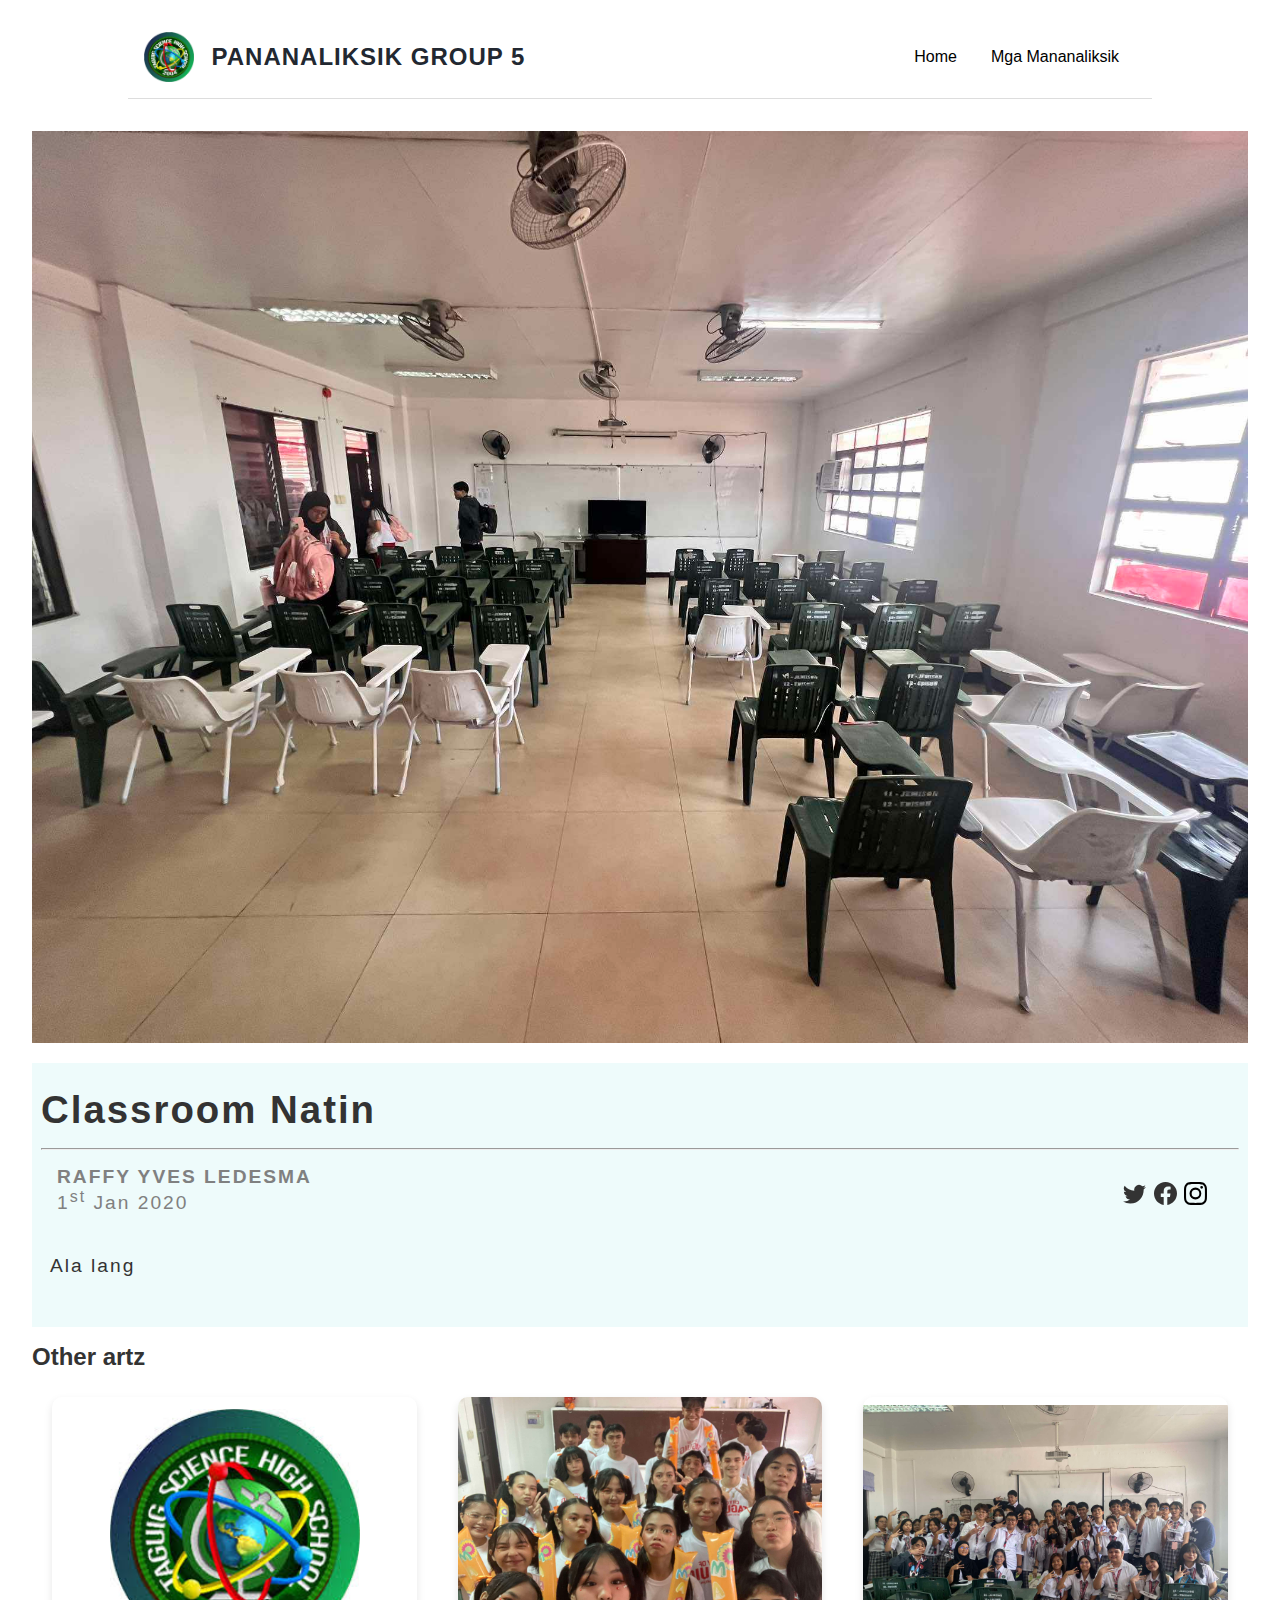
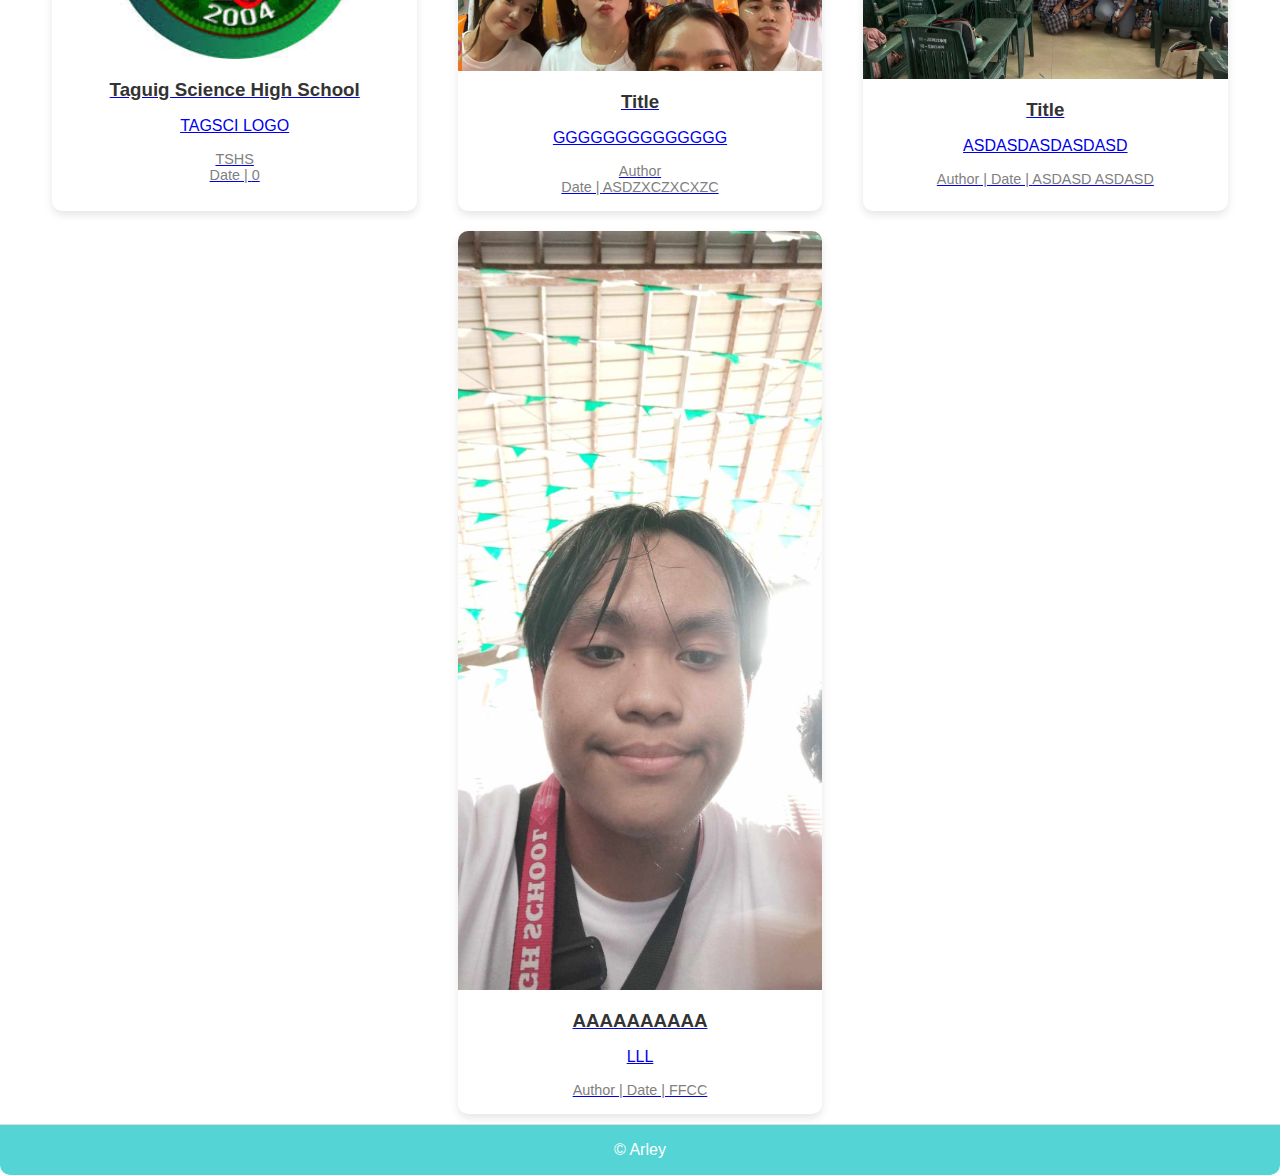
==== enums/blogpost.html @ 0f4fc5dd "Add files via upload" ====
<!DOCTYPE html>
<html lang="en">

<head>
    <meta charset="UTF-8">
    <meta http-equiv="X-UA-Compatible" content="IE=edge">
    <meta name="viewport" content="width=device-width, initial-scale=1.0">
    <title>Makabagong AI-dea</title>
    <link rel="stylesheet" href="../css/style.css">
    <link rel="stylesheet" href="../css/utils.css">
    <link rel="stylesheet" href="../css/search.css">
    <link rel="stylesheet" href="../css/blogpost.css">
</head>

<body>
    <header class="m-1">
        <nav class="navigation max-width-1 margin-auto">
            <div class="navLeft">
                <img src="../img/tagsci.png" alt="Logo" class="logo">
                <span class="logo-text">PANANALIKSIK GROUP 5</span>
            </div>

            <div class="navCenter">
                <ul class="nav-items">
                    <li class="nav-item"><a href="../index.html">Home</a></li>
                    <li class="nav-item"><a href="members.html">Mga Mananaliksik</a></li>
                </ul>
            </div>
        </nav>
    </header>

    <main>

        <div class="blog  max-width-95 margin-auto">
            <div class="blogImage text-center m-1">
                <img src="../img/1.jpg " alt="">

            </div>
            <div class="blogTextAll p-1">

                <div class="blogHead m-1 text-center">
                    <h1 class="m-1">Classroom natin</h1>
                    <hr>
                </div>
                <div class="blogPostMeta ">
                    <div class="authorName text-muted">
                        <b>RAFFY YVES LEDESMA</b>
                        <br>
                        1<sup>st</sup> Jan 2020
                    </div>
                    <div class="shareBtn">
                        <svg xmlns="http://www.w3.org/2000/svg" width="23" height="23" fill="currentColor"
                            class="bi bi-twitter" viewBox="0 0 16 16">
                            <path
                                d="M5.026 15c6.038 0 9.341-5.003 9.341-9.334 0-.14 0-.282-.006-.422A6.685 6.685 0 0 0 16 3.542a6.658 6.658 0 0 1-1.889.518 3.301 3.301 0 0 0 1.447-1.817 6.533 6.533 0 0 1-2.087.793A3.286 3.286 0 0 0 7.875 6.03a9.325 9.325 0 0 1-6.767-3.429 3.289 3.289 0 0 0 1.018 4.382A3.323 3.323 0 0 1 .64 6.575v.045a3.288 3.288 0 0 0 2.632 3.218 3.203 3.203 0 0 1-.865.115 3.23 3.23 0 0 1-.614-.057 3.283 3.283 0 0 0 3.067 2.277A6.588 6.588 0 0 1 .78 13.58a6.32 6.32 0 0 1-.78-.045A9.344 9.344 0 0 0 5.026 15z" />
                        </svg>
                        <svg xmlns="http://www.w3.org/2000/svg" width="23" height="23" fill="currentColor"
                            class="bi bi-facebook" viewBox="0 0 16 16">
                            <path
                                d="M16 8.049c0-4.446-3.582-8.05-8-8.05C3.58 0-.002 3.603-.002 8.05c0 4.017 2.926 7.347 6.75 7.951v-5.625h-2.03V8.05H6.75V6.275c0-2.017 1.195-3.131 3.022-3.131.876 0 1.791.157 1.791.157v1.98h-1.009c-.993 0-1.303.621-1.303 1.258v1.51h2.218l-.354 2.326H9.25V16c3.824-.604 6.75-3.934 6.75-7.951z" />
                        </svg>
                        <svg xmlns="http://www.w3.org/2000/svg" width="23" height="23" fill="black"
                            class="bi bi-instagram" viewBox="0 0 16 16">
                            <path
                                d="M8 0C5.829 0 5.556.01 4.703.048 3.85.088 3.269.222 2.76.42a3.917 3.917 0 0 0-1.417.923A3.927 3.927 0 0 0 .42 2.76C.222 3.268.087 3.85.048 4.7.01 5.555 0 5.827 0 8.001c0 2.172.01 2.444.048 3.297.04.852.174 1.433.372 1.942.205.526.478.972.923 1.417.444.445.89.719 1.416.923.51.198 1.09.333 1.942.372C5.555 15.99 5.827 16 8 16s2.444-.01 3.298-.048c.851-.04 1.434-.174 1.943-.372a3.916 3.916 0 0 0 1.416-.923c.445-.445.718-.891.923-1.417.197-.509.332-1.09.372-1.942C15.99 10.445 16 10.173 16 8s-.01-2.445-.048-3.299c-.04-.851-.175-1.433-.372-1.941a3.926 3.926 0 0 0-.923-1.417A3.911 3.911 0 0 0 13.24.42c-.51-.198-1.092-.333-1.943-.372C10.443.01 10.172 0 7.998 0h.003zm-.717 1.442h.718c2.136 0 2.389.007 3.232.046.78.035 1.204.166 1.486.275.373.145.64.319.92.599.28.28.453.546.598.92.11.281.24.705.275 1.485.039.843.047 1.096.047 3.231s-.008 2.389-.047 3.232c-.035.78-.166 1.203-.275 1.485a2.47 2.47 0 0 1-.599.919c-.28.28-.546.453-.92.598-.28.11-.704.24-1.485.276-.843.038-1.096.047-3.232.047s-2.39-.009-3.233-.047c-.78-.036-1.203-.166-1.485-.276a2.478 2.478 0 0 1-.92-.598 2.48 2.48 0 0 1-.6-.92c-.109-.281-.24-.705-.275-1.485-.038-.843-.046-1.096-.046-3.233 0-2.136.008-2.388.046-3.231.036-.78.166-1.204.276-1.486.145-.373.319-.64.599-.92.28-.28.546-.453.92-.598.282-.11.705-.24 1.485-.276.738-.034 1.024-.044 2.515-.045v.002zm4.988 1.328a.96.96 0 1 0 0 1.92.96.96 0 0 0 0-1.92zm-4.27 1.122a4.109 4.109 0 1 0 0 8.217 4.109 4.109 0 0 0 0-8.217zm0 1.441a2.667 2.667 0 1 1 0 5.334 2.667 2.667 0 0 1 0-5.334z" />
                        </svg>
                    </div>
                </div>
                <div class="blogText m-2 p-1">
                    Ala lang
                </div>
            </div>
            <div class="otherBlog">
                <h2 class="m-1">Other artz</h2>
                <div class="home-articles ">

                    <div class="home-article center">
                        <a href="/blog-in-html-css/blogpost.html" class="text-center">

                            <img src="../img/images.png " alt="">
                            <div class="home-article-bottom m-1">
                                <h3>Taguig Science High School</h3>
                                <p class="m-1">TAGSCI LOGO</p>
                                <div class="article-info-div text-muted">
                                    <span class="m-1">TSHS </span><br><span> Date | </span><span> 0</span>
                                </div>
                            </div>
                        </a>
                    </div>
                    <div class="home-article center">
                        <a href="/blog-in-html-css/blogpost.html" class="text-center">

                            <img src="../img/2.jpg " alt="">
                            <div class="home-article-bottom m-1">
                                <h3>Title</h3>
                                <p class="m-1">GGGGGGGGGGGGGG</p>
                                <div class="article-info-div text-muted">
                                    <span class="m-1">Author </span><br><span> Date | </span><span> ASDZXCZXCXZC
                                </div>
                            </div>
                        </a>
                    </div>
                    <div class="home-article center">
                        <a href="/blog-in-html-css/blogpost.html" class="text-center">

                            <img src="../img/3.jpg " alt="">
                            <div class="home-article-bottom m-1">
                                <h3>Title</h3>
                                <p class="m-1">ASDASDASDASDASD</p>
                                <div class="article-info-div text-muted">
                                    <span>Author |</span><span> Date | </span><span> ASDASD ASDASD</span>
                                </div>
                            </div>
                        </a>
                    </div>
                    <div class="home-article center">
                        <a href="/blog-in-html-css/blogpost.html" class="text-center">

                            <img src="../img/4.jpg " alt="">
                            <div class="home-article-bottom m-1">
                                <h3>AAAAAAAAAA</h3>
                                <p class="m-1"> LLL</p>
                                <div class="article-info-div text-muted">
                                    <span>Author |</span><span> Date | </span><span> FFCC</span>
                                </div>
                            </div>
                        </a>
                    </div>

                </div>
            </div>
        </div>
    </main>
    <footer class="center">
        &copy; Arley

    </footer>
</body>

</html>
---- css/style.css ----
:root {
  --faintBlue: rgb(84, 212, 212);
  --darkBlue: rgb(34, 40, 49);
  --accentPink: rgb(255, 64, 129);
  --lightGray: rgb(238, 238, 238);
}

* {
  margin: 0;
  padding: 0;
  box-sizing: border-box;
}

body {
  font-family: Arial, sans-serif;
  color: #333;
  background-color: #ffffff;
}

/* Navigation styling */
.navigation {
  background-color: #ffffff;
  color: #333;
  padding: 1em;
  display: flex;
  justify-content: space-between;
  align-items: center;
  border-bottom: 1px solid #ddd;
  transition: background-color 0.3s;
}

.navigation:hover {
  background-color: var(--lightGray);
}

.navLeft {
  font-weight: bold;
  font-size: 1.7rem;
}

.navLeft a {
  text-decoration: none;
  color: var(--faintBlue);
}

.nav-items {
  display: flex;
  justify-content: space-evenly;
}

.nav-items .nav-item {
  list-style: none;
}

.nav-items .nav-item a {
  text-decoration: none;
  color: black;
  transition: all 0.15s ease-in;
  border-radius: 5px;
  padding: 0.5rem 1rem;
  border: 1px solid transparent;
}

.nav-items .nav-item a:hover {
  border: 1px solid var(--faintBlue);
  color: white;
  background: var(--faintBlue);
}

/* Header styling */
header h1 {
  font-size: 2.5em;
  text-align: center;
  color: var(--darkBlue);
  margin-top: 1em;
}

.logo {
    height: 50px; /* Adjust the height of the logo */
    margin-right: 10px; /* Space between logo and text */
    vertical-align: middle; /* Aligns the logo with the text */
}

.logo-text {
    font-size: 1.5rem; /* Adjust font size */
    font-weight: bold; /* Make the text bold */
    color: var(--darkBlue); /* Use your defined dark blue color */
    letter-spacing: 1px; /* Add slight letter spacing */
    vertical-align: middle; /* Aligns text with the logo */
}

/* Content styling */
.content {
  display: flex;
  justify-content: center;
  align-items: center;
  padding: 2em 0;
  background-color: #ffffff;
  box-shadow: 0 4px 10px rgba(0, 0, 0, 0.1);
  border-radius: 10px;
  margin: 2em 0; /* Add margin for spacing */
}

.content-left {
  margin: 1rem;
  padding: 1rem; /* Consistent padding */
  text-align: center; /* Centered text for better layout */
}

.content-left h1 {
  margin-bottom: 0.5rem;
}

.content-left p {
  margin: 0;
  line-height: 1.5;
  font-size: 1.1em; /* Slightly larger font for readability */
}

/* Articles section */
.home-div-articles {
  padding: 2em;
  border-radius: 10px;
  box-shadow: 0 4px 10px rgba(0, 0, 0, 0.1);
  background-color: var(--lightGray);
}

.home-div-articles h2 {
  color: #333;
  margin-bottom: 1em;
  text-align: center;
}

.home-articles {
  display: flex;
  flex-wrap: wrap;
  justify-content: space-around;
}

.home-article {
  background-color: #ffffff;
  width: 30%;
  margin: 10px;
  border-radius: 10px;
  box-shadow: 0 4px 8px rgba(0, 0, 0, 0.1);
  overflow: hidden;
  text-align: center;
  transition: transform 0.2s;
}

.home-article:hover {
  transform: scale(1.05);
}

.home-article img {
  width: 100%;
  height: auto;
}

.home-article h3 {
  color: #333;
  margin-top: 10px;
}

.article-info-div {
  font-size: 0.9em;
  color: #666;
}

/* Member grid */
.member-grid {
  display: grid;
  grid-template-columns: repeat(3, 1fr);
  gap: 20px;
  margin: 20px 0;
}

/* Individual member card */
.member-card {
  text-align: center;
  border: 2px solid #ccc;
  border-radius: 8px;
  padding: 10px;
  box-shadow: 0 4px 8px rgba(0, 0, 0, 0.1);
  transition: transform 0.3s, box-shadow 0.3s;
}

.member-card:hover {
  transform: scale(1.05);
  box-shadow: 0 8px 16px rgba(0, 0, 0, 0.2);
}

.member-card img {
  width: 100%;
  aspect-ratio: 1 / 1;
  object-fit: cover;
  border-radius: 5px;
}

.member-name {
  margin-top: 8px;
  font-size: 1em;
  font-weight: bold;
  color: #333;
}

/* Footer styling */
footer {
  background-color: var(--faintBlue);
  padding: 1rem;
  color: white;
  text-align: center;
  margin-top: auto;
  border-top: 1px solid #ddd;
  border-radius: 0 0 10px 10px;
}

/* Media Queries */
@media only screen and (max-width: 800px) {
  .navigation {
    flex-direction: column;
    padding-bottom: 0;
  }
  .navigation div, .navigation form {
    margin-bottom: 1rem;
  }
}

@media only screen and (max-width: 670px) {
  .home-articles {
    justify-content: flex-start;
    width: 80vw;
  }
  .home-article {
    width: 80vw;
  }
  .home-article a img {
    width: 85vw;
  }
  .navigation div, .navigation form {
    text-align: center;
  }
  .content-left {
    width: 100%;
    font-size: 1rem;
  }
}
---- css/utils.css ----
body{
    font-family:Verdana, Geneva, Tahoma, sans-serif;
    height: 100%;
    display: flex;
    flex-direction: column;
      
}
html{
  height: 100%;
}
.max-width-95 {
  max-width: 95vw;
}
.max-width-1 {
  max-width: 80vw;
}
.max-width-2 {
  max-width: 60vw;
  
}
.margin-auto{
    margin: auto;
}
.btn{
  height: 2rem;
  width:4.5rem;
  padding: 1px;
  border-radius: 5px;
  outline: none;
  border: none;
  cursor: pointer;
  margin-top: 0.5rem;
}
.btn-pink{
  background-color: rgb(84, 212, 212);
  border: 1px solid rgb(84, 212, 212);
  color: white;
  transition: all .3s ease-in-out;

}
.btn-pink:hover{
  background-color: rgb(141, 207, 207);
  border: 2px solid rgb(127, 219, 219);
}
.form-input{
  padding: 7px;
  border: 2px solid rgb(141, 207, 207);
  border-radius: 5px;
  width: 70%;
  font-size: 1rem ;
}
.form-content{
  
  display: flex;
  flex-direction: column;
}
.form-content label{
  margin-bottom: .5rem;
}
.form-content input{
  margin-bottom: 1rem;
}
.navRight .form-input{

  width: 200px;

}
.form-input:hover{
  outline: 2px solid rgb(141, 207, 207);
  
}
.m-1{
  margin: 1rem 0rem;
}
.m-2{
  margin: 2rem 0rem;
}
.m-3{
  margin: 3rem 0rem;
}
.m-15{  
  margin: 1.5rem 0rem;
}
.m-25{
  margin: 2.5rem 0rem;
}
.center{
  display: flex;
  align-items: center;
  justify-content: center;
}
.text-muted{
color: gray;
}

.p-1{
  padding: 1vh;
}
.p-2{
  padding: 2rem;
}
.p-3{
  padding: 1vh;
}
.p-15{
  padding: 1.5rem;
}
.p-25{
  padding: 2.5rem;
}
---- css/search.css ----
.main-header{
    margin-left: 3rem;
}
---- css/blogpost.css ----
.blogImage img{

    width: 100%;
}
.blogTextAll{
  background-color: rgb(84, 212, 212,0.1);
  letter-spacing: 2px;
  font-size: 1.2rem;

}
.blogHead{
    text-transform: capitalize;
}
.blogPostMeta{
    display: flex;
    justify-content: space-between;
}
.authorName{
    font-family:'Gill Sans', 'Gill Sans MT', Calibri, 'Trebuchet MS', sans-serif;
    margin-left: 1rem;
}
.shareBtn{
    margin-right: 2rem;
    margin-top: 1rem;
}
.shareBtn svg:hover{
    cursor: pointer;
}
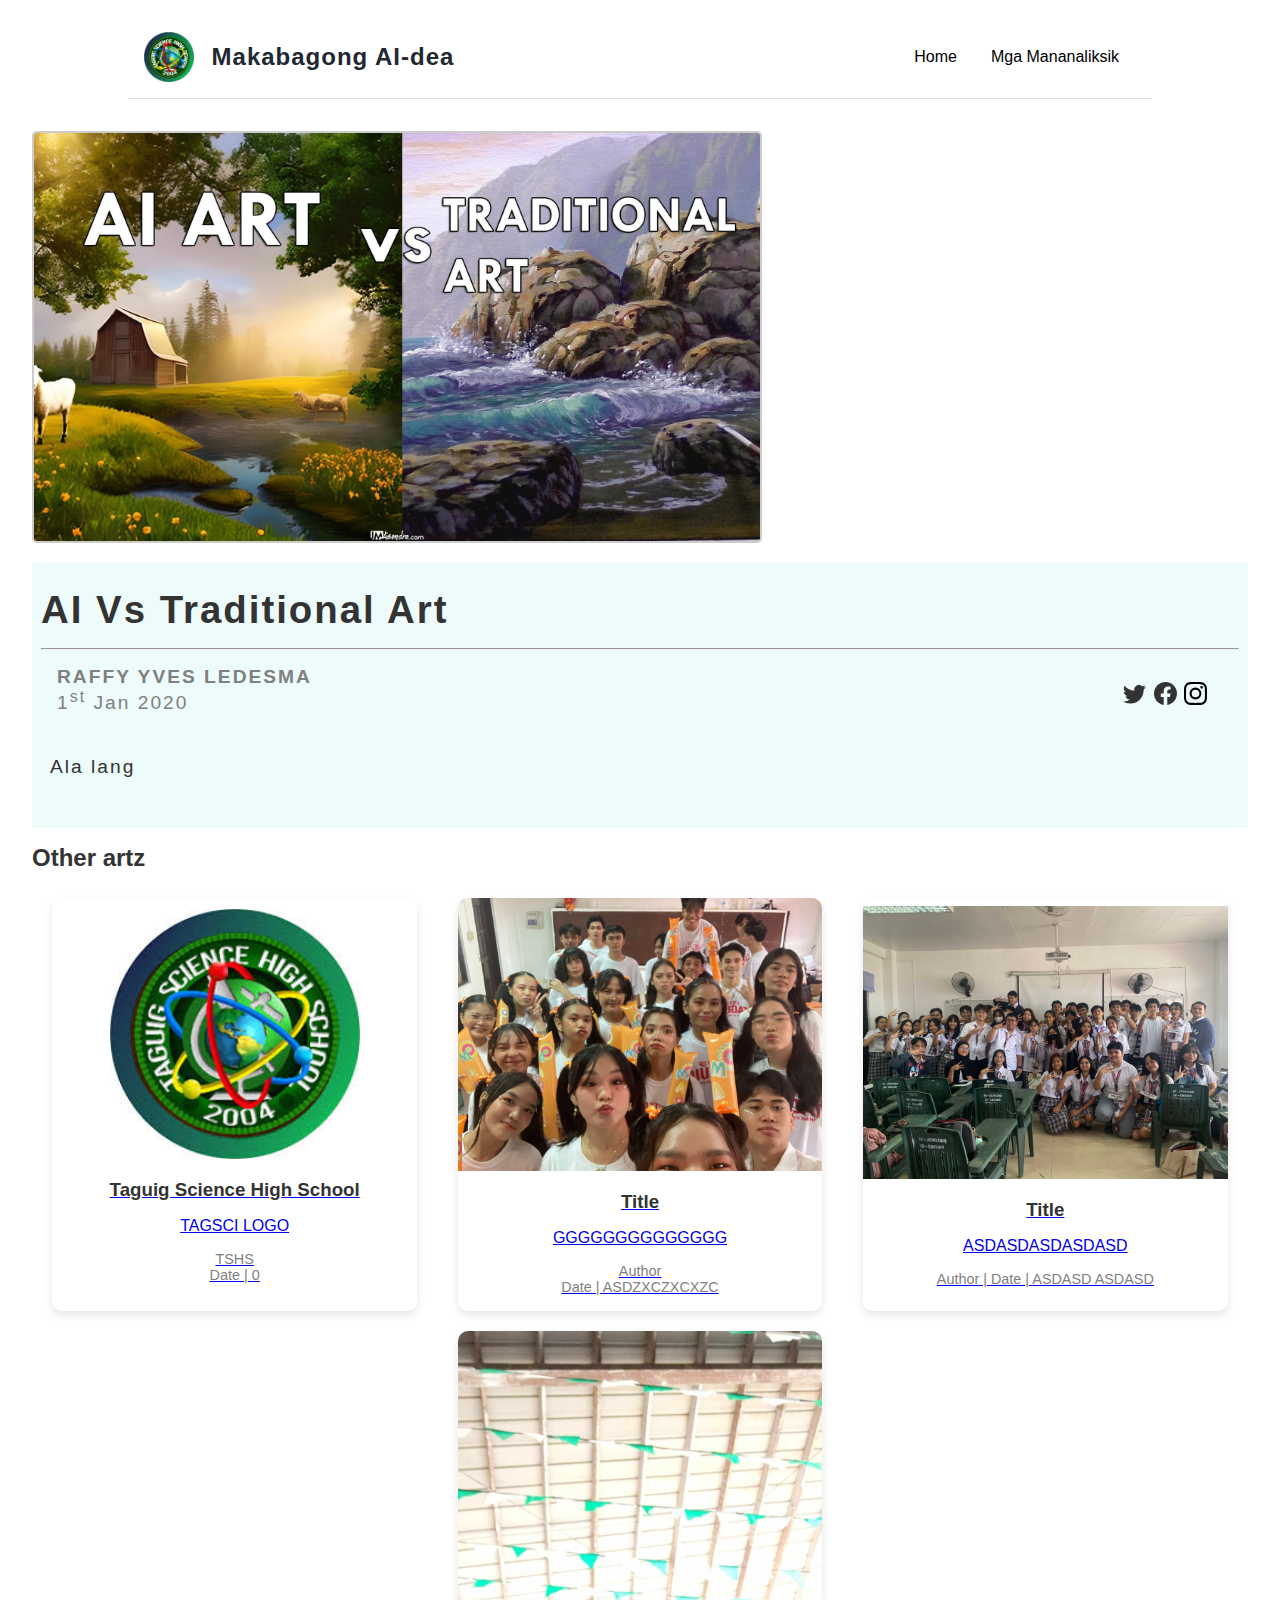
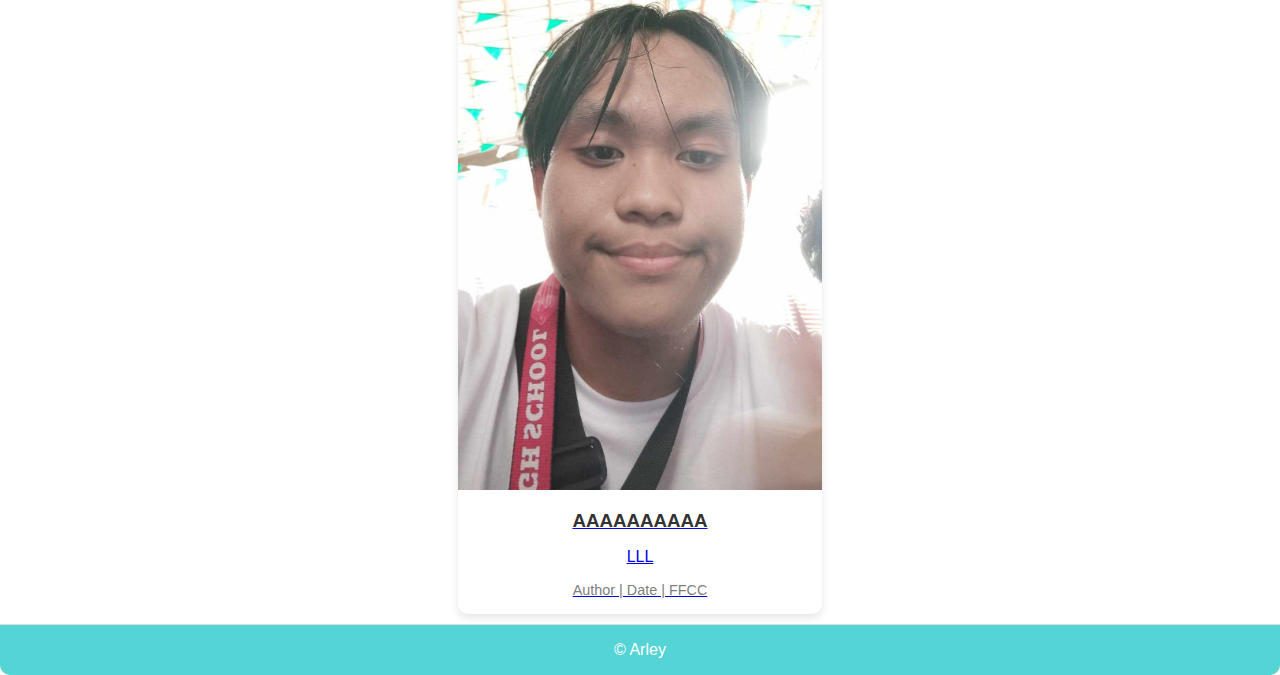
==== commit e94fd160: "Update blogpost.html" ====
--- a/enums/blogpost.html
+++ b/enums/blogpost.html
@@ -17,7 +17,7 @@
         <nav class="navigation max-width-1 margin-auto">
             <div class="navLeft">
                 <img src="../img/tagsci.png" alt="Logo" class="logo">
-                <span class="logo-text">PANANALIKSIK GROUP 5</span>
+                <span class="logo-text">Makabagong AI-dea</span>
             </div>
 
             <div class="navCenter">
@@ -33,13 +33,13 @@
 
         <div class="blog  max-width-95 margin-auto">
             <div class="blogImage text-center m-1">
-                <img src="../img/1.jpg " alt="">
+                <img src="../img/AIVSTRAD.jfif " alt="">
 
             </div>
             <div class="blogTextAll p-1">
 
                 <div class="blogHead m-1 text-center">
-                    <h1 class="m-1">Classroom natin</h1>
+                    <h1 class="m-1">AI vs Traditional Art</h1>
                     <hr>
                 </div>
                 <div class="blogPostMeta ">
@@ -137,4 +137,4 @@
     </footer>
 </body>
 
-</html>+</html>
--- a/css/blogpost.css
+++ b/css/blogpost.css
@@ -1,28 +1,35 @@
-.blogImage img{
+.blogImage img {
+    max-width: 60%; 
+    height: auto;
+    border: 2px solid #ccc; 
+    border-radius: 5px; 
+}
 
-    width: 100%;
+.blogTextAll {
+    background-color: rgba(84, 212, 212, 0.1); 
+    letter-spacing: 2px;
+    font-size: 1.2rem;
 }
-.blogTextAll{
-  background-color: rgb(84, 212, 212,0.1);
-  letter-spacing: 2px;
-  font-size: 1.2rem;
 
-}
-.blogHead{
+.blogHead {
     text-transform: capitalize;
 }
-.blogPostMeta{
+
+.blogPostMeta {
     display: flex;
     justify-content: space-between;
 }
-.authorName{
-    font-family:'Gill Sans', 'Gill Sans MT', Calibri, 'Trebuchet MS', sans-serif;
+
+.authorName {
+    font-family: 'Gill Sans', 'Gill Sans MT', Calibri, 'Trebuchet MS', sans-serif;
     margin-left: 1rem;
 }
-.shareBtn{
+
+.shareBtn {
     margin-right: 2rem;
     margin-top: 1rem;
 }
-.shareBtn svg:hover{
+
+.shareBtn svg:hover {
     cursor: pointer;
-}+}
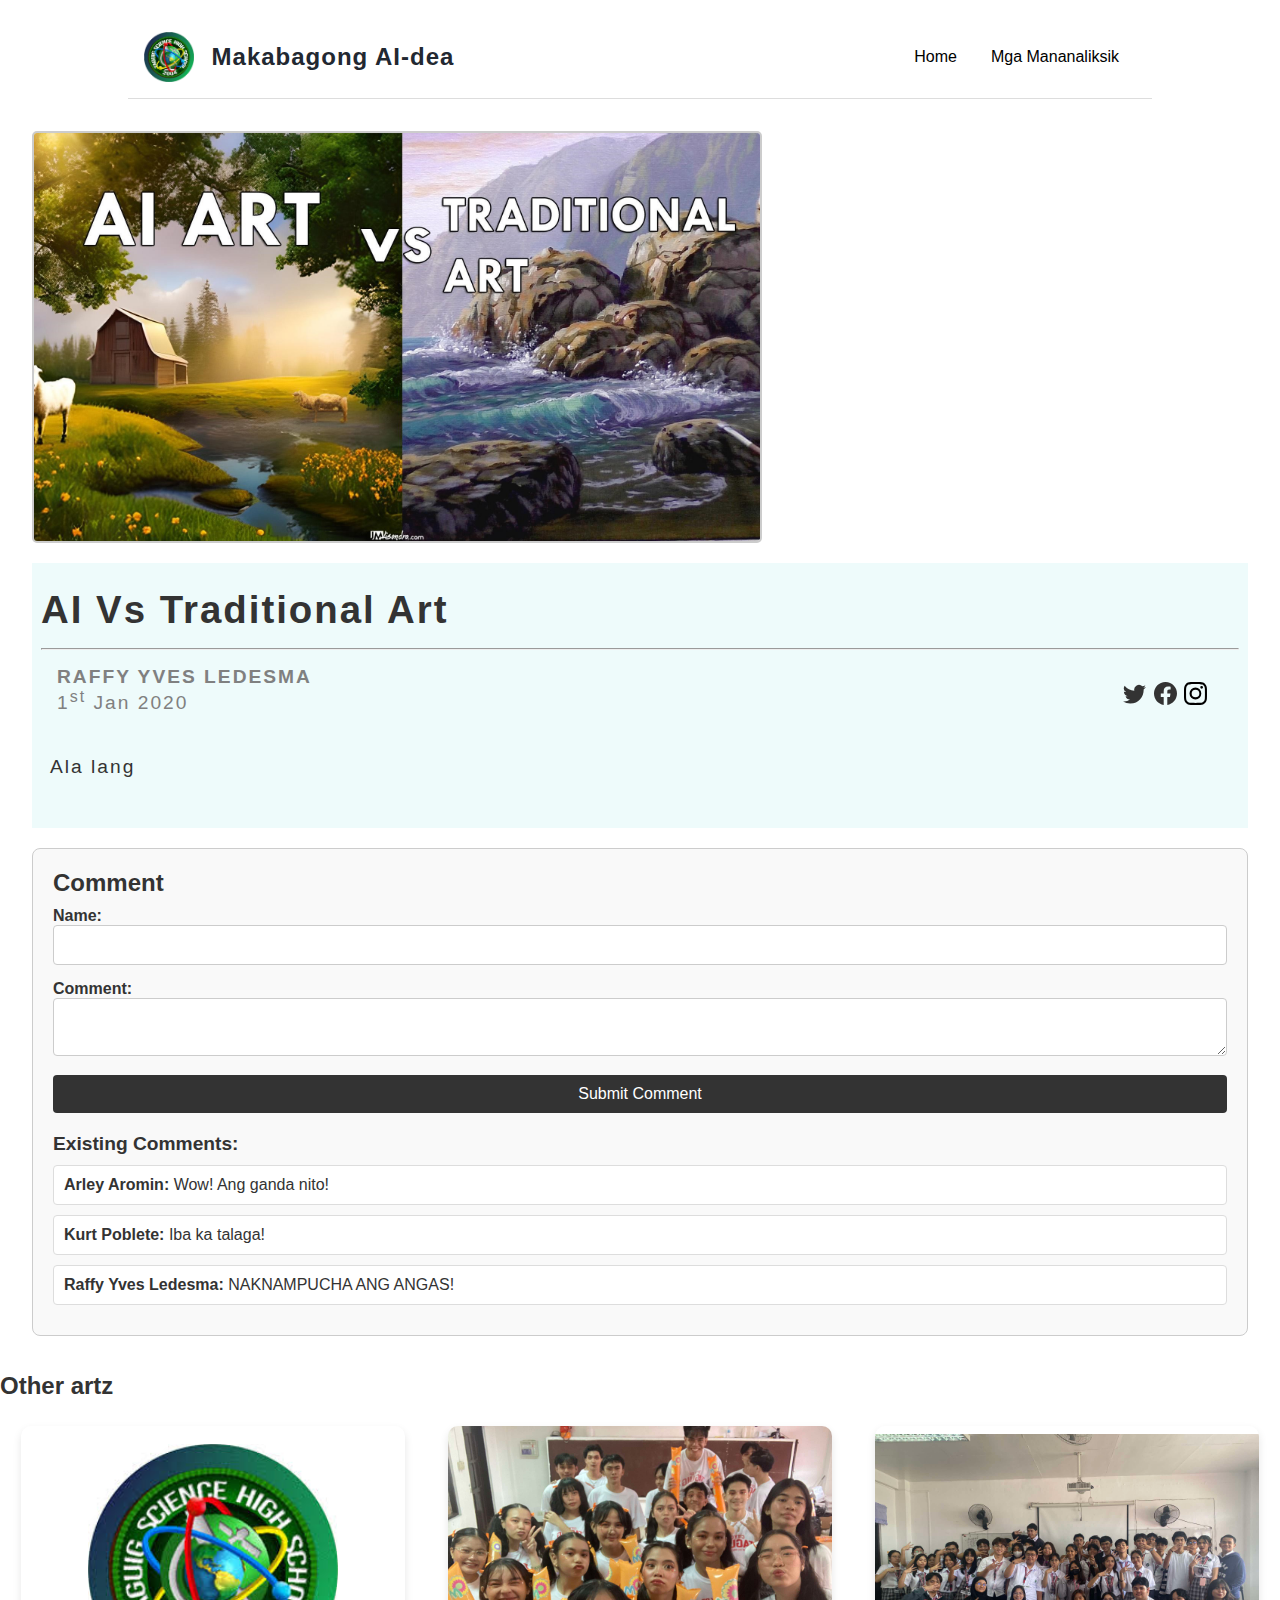
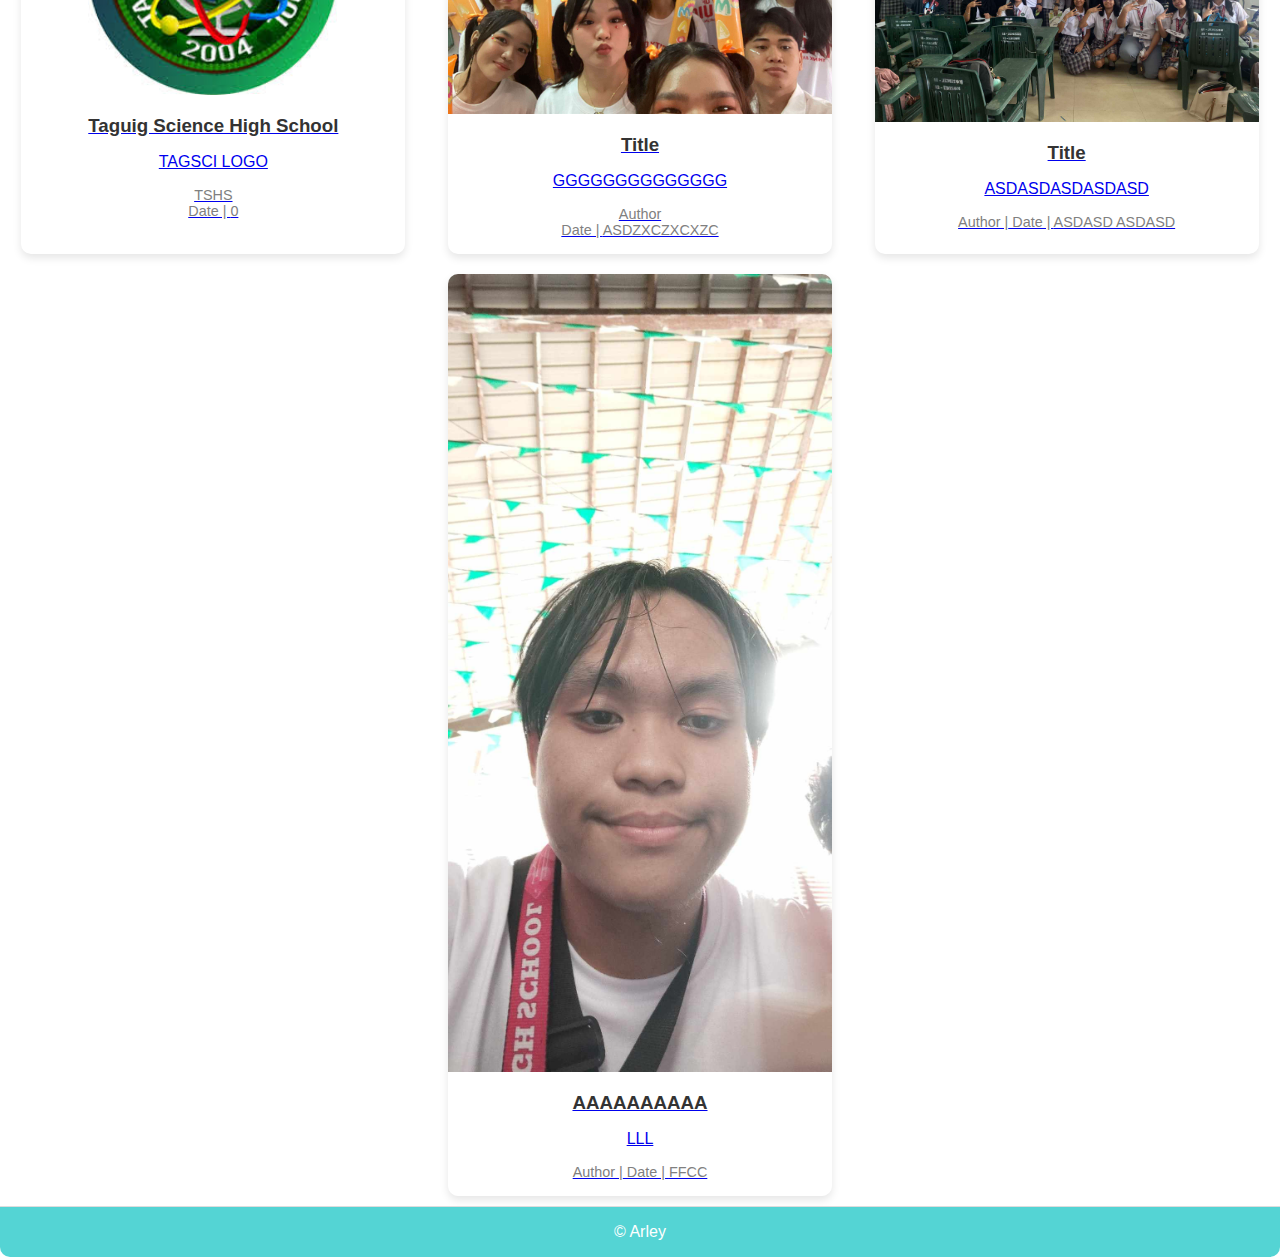
==== commit 16f6cacd: "Update blogpost.html" ====
--- a/enums/blogpost.html
+++ b/enums/blogpost.html
@@ -8,7 +8,7 @@
     <title>Makabagong AI-dea</title>
     <link rel="stylesheet" href="../css/style.css">
     <link rel="stylesheet" href="../css/utils.css">
-    <link rel="stylesheet" href="../css/search.css">
+<link rel="stylesheet" href="../css/comment-section.css">
     <link rel="stylesheet" href="../css/blogpost.css">
 </head>
 
@@ -70,6 +70,29 @@
                     Ala lang
                 </div>
             </div>
+        <div class="comment-section max-width-95 margin-auto">
+            <h2>Comment</h2>
+            <form id="commentForm">
+                <div>
+                    <label for="name">Name:</label>
+                    <input type="text" id="name" name="name" required>
+                </div>
+                <div>
+                    <label for="comment">Comment:</label>
+                    <textarea id="comment" name="comment" required></textarea>
+                </div>
+                <button type="submit">Submit Comment</button>
+            </form>
+            <div class="comments-display">
+                <h3>Existing Comments:</h3>
+                <ul id="commentsList">
+            <li><strong>Arley Aromin:</strong> Wow! Ang ganda nito!</li>
+			<li><strong>Kurt Poblete:</strong> Iba ka talaga!</li>
+			<li><strong>Raffy Yves Ledesma:</strong> NAKNAMPUCHA ANG ANGAS!</li>
+                </ul>
+            </div>
+        </div>
+    </main>
             <div class="otherBlog">
                 <h2 class="m-1">Other artz</h2>
                 <div class="home-articles ">
@@ -85,6 +108,7 @@
                                     <span class="m-1">TSHS </span><br><span> Date | </span><span> 0</span>
                                 </div>
                             </div>
+							
                         </a>
                     </div>
                     <div class="home-article center">
--- a/css/comment-section.css
+++ b/css/comment-section.css
@@ -0,0 +1,70 @@
+.comment-section {
+    background-color: #f9f9f9; /* Light background for the comment section */
+    border: 1px solid #ccc; /* Light border for the section */
+    border-radius: 8px; /* Rounded corners */
+    padding: 20px; /* Padding around the section */
+    margin: 20px 0; /* Margin for spacing */
+}
+
+.comment-section h2 {
+    font-size: 1.5rem; /* Font size for the heading */
+    margin-bottom: 10px; /* Space below the heading */
+}
+
+.comment-section form {
+    display: flex; /* Use flexbox for form layout */
+    flex-direction: column; /* Stack items vertically */
+}
+
+.comment-section label {
+    margin-bottom: 5px; /* Space below the label */
+    font-weight: bold;  /* Bold text for labels */
+}
+
+.comment-section input[type="text"],
+.comment-section textarea {
+    border: 1px solid #ccc; /* Border for inputs */
+    border-radius: 4px; /* Rounded corners */
+    padding: 10px; /* Padding inside inputs */
+    margin-bottom: 15px; /* Space below each input */
+    font-size: 1rem; /* Font size */
+    width: 100%; /* Full width for input and textarea */
+    box-sizing: border-box; /* Includes padding in width calculation */
+    resize: vertical; /* Allows vertical resizing for textarea */
+}
+
+.comment-section button {
+    background-color: #333; /* Button background color */
+    color: white; /* Button text color */
+    border: none; 
+    border-radius: 4px; 
+    padding: 10px; 
+    cursor: pointer; 
+    font-size: 1rem; 
+}
+
+.comment-section button:hover {
+    background-color: #45a049;
+}
+
+.comments-display {
+    margin-top: 20px; 
+}
+
+.comments-display h3 {
+    font-size: 1.2rem; 
+    margin-bottom: 10px; 
+}
+
+#commentsList {
+    list-style-type: none; 
+    padding: 0; 
+}
+
+#commentsList li {
+    background-color: #fff;
+    border: 1px solid #ddd; 
+    border-radius: 4px;
+    padding: 10px; 
+    margin-bottom: 10px;
+}
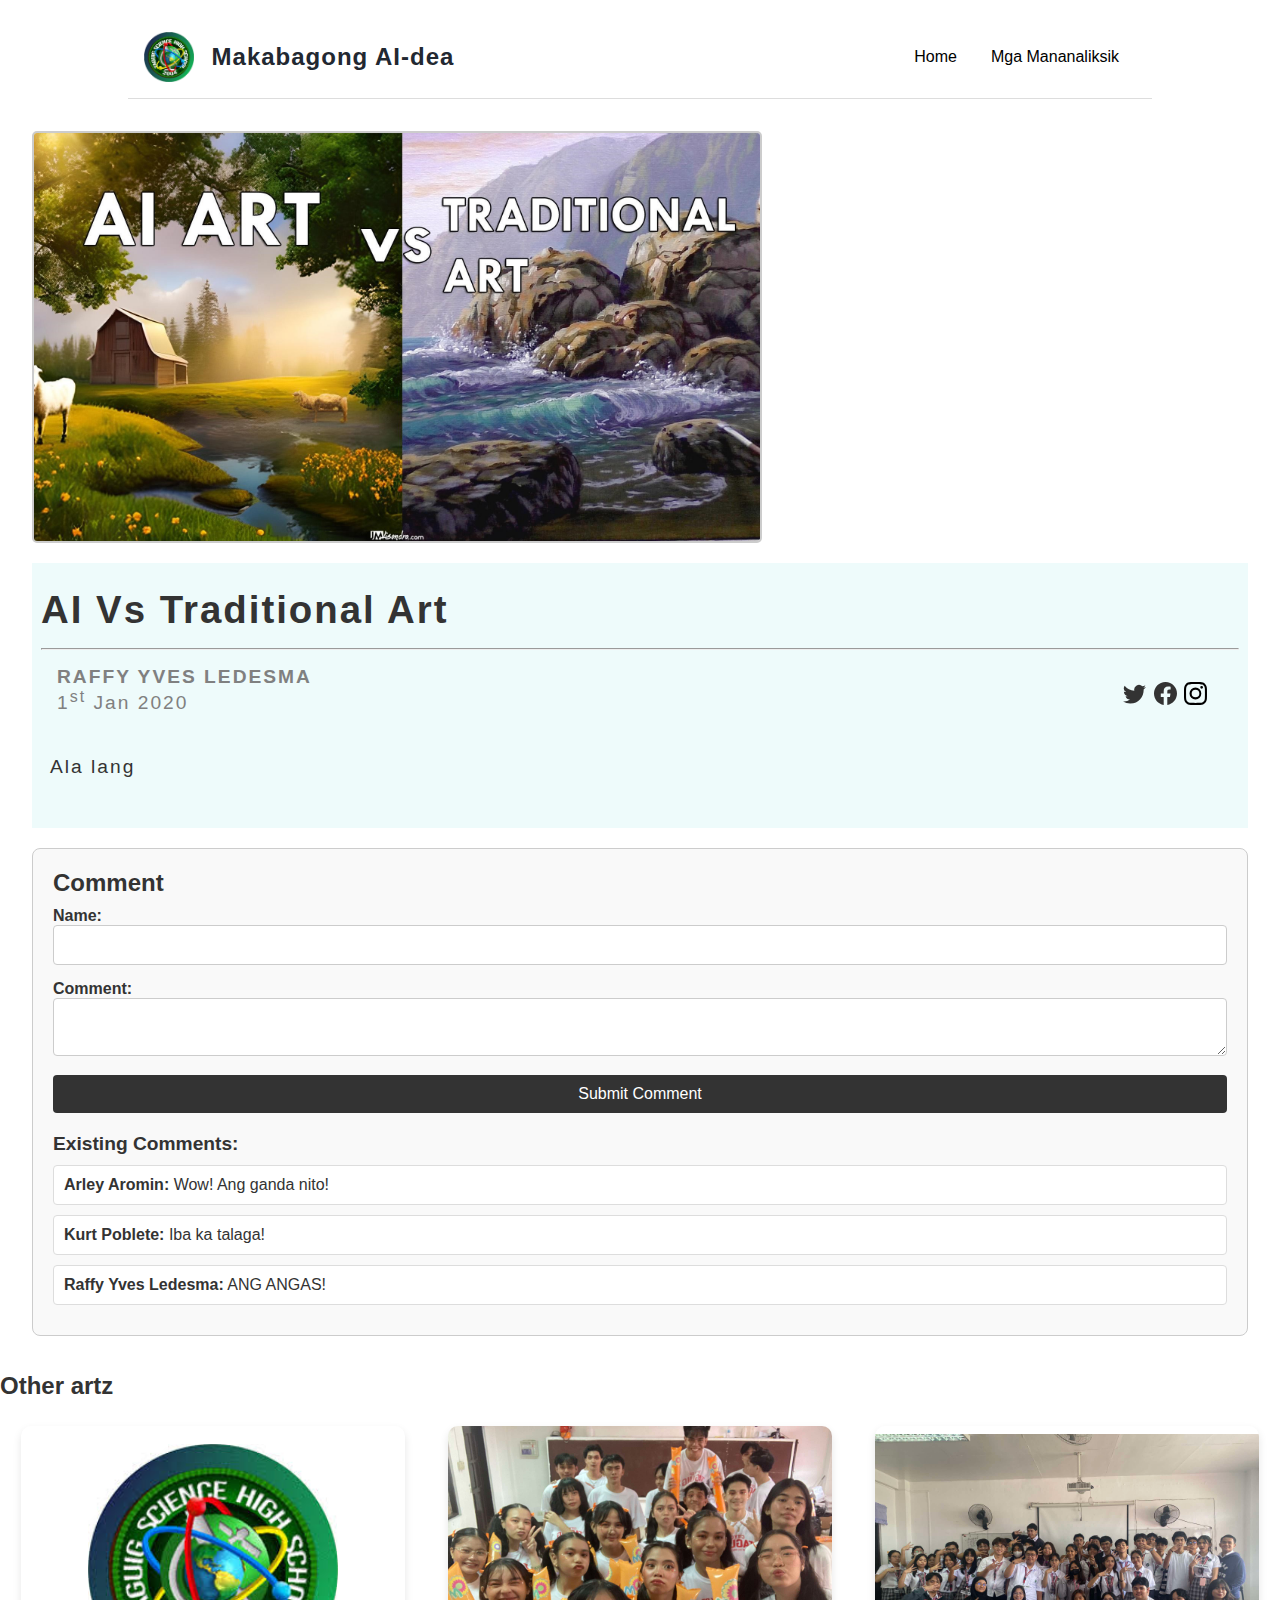
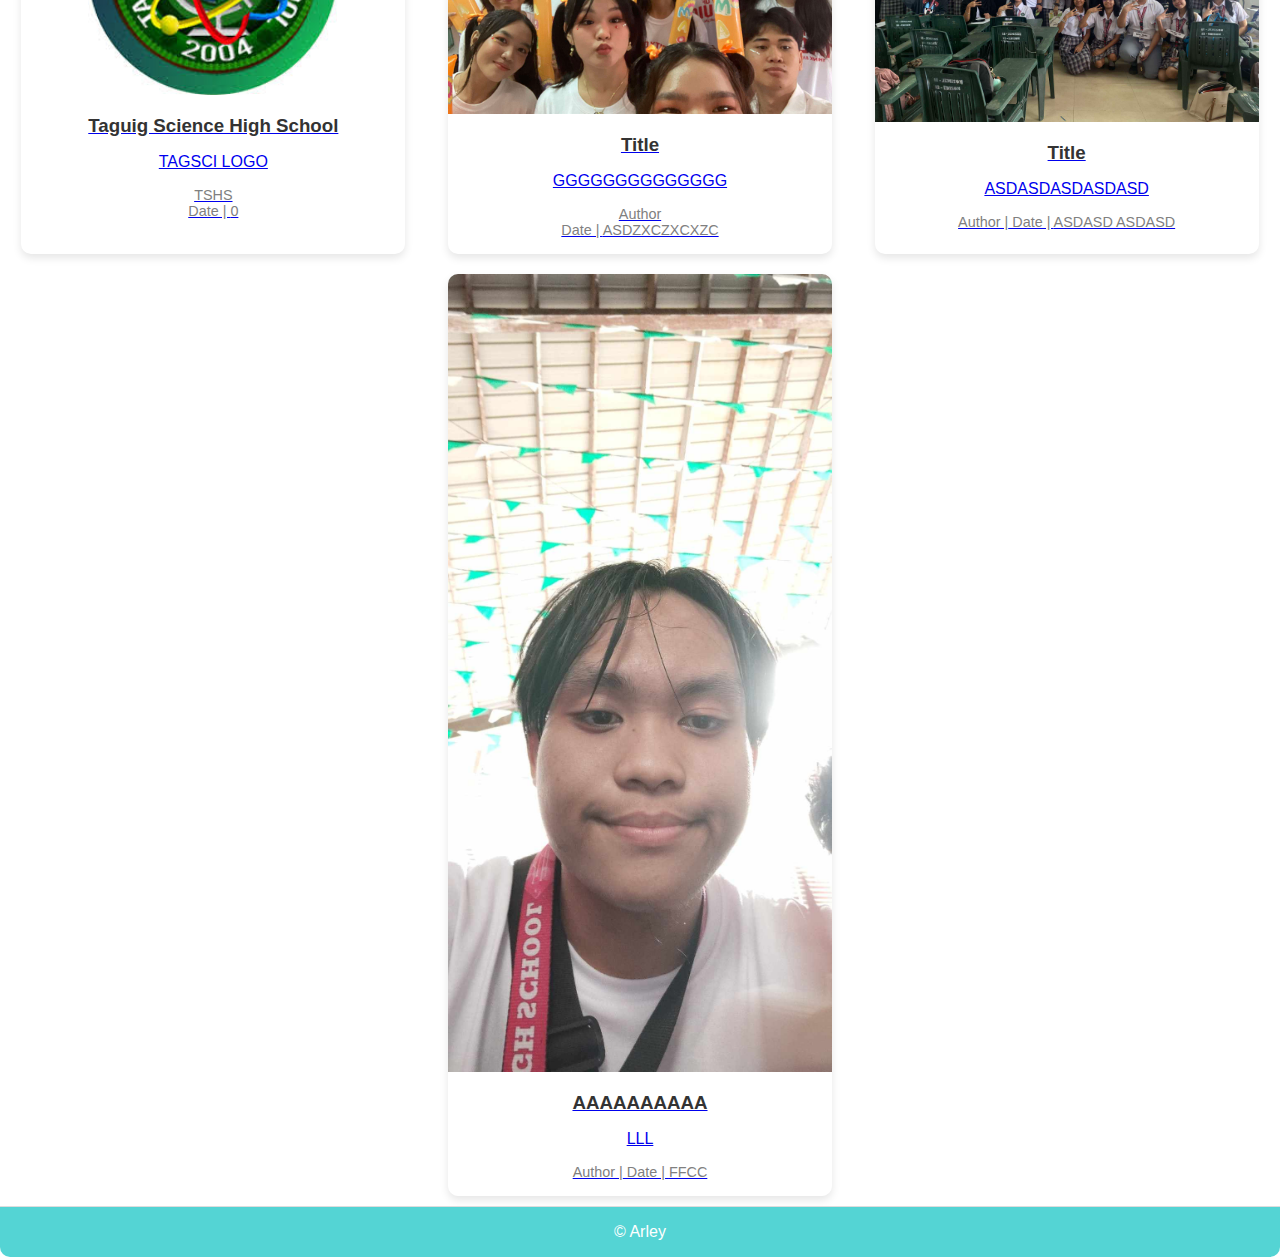
==== commit 3930e97c: "Update blogpost.html" ====
--- a/enums/blogpost.html
+++ b/enums/blogpost.html
@@ -88,7 +88,7 @@
                 <ul id="commentsList">
             <li><strong>Arley Aromin:</strong> Wow! Ang ganda nito!</li>
 			<li><strong>Kurt Poblete:</strong> Iba ka talaga!</li>
-			<li><strong>Raffy Yves Ledesma:</strong> NAKNAMPUCHA ANG ANGAS!</li>
+			<li><strong>Raffy Yves Ledesma:</strong> ANG ANGAS!</li>
                 </ul>
             </div>
         </div>
--- a/css/style.css
+++ b/css/style.css
@@ -17,7 +17,6 @@
   background-color: #ffffff;
 }
 
-/* Navigation styling */
 .navigation {
   background-color: #ffffff;
   color: #333;
@@ -67,7 +66,6 @@
   background: var(--faintBlue);
 }
 
-/* Header styling */
 header h1 {
   font-size: 2.5em;
   text-align: center;
@@ -76,20 +74,19 @@
 }
 
 .logo {
-    height: 50px; /* Adjust the height of the logo */
-    margin-right: 10px; /* Space between logo and text */
-    vertical-align: middle; /* Aligns the logo with the text */
+  height: 50px; 
+  margin-right: 10px;
+  vertical-align: middle; 
 }
 
 .logo-text {
-    font-size: 1.5rem; /* Adjust font size */
-    font-weight: bold; /* Make the text bold */
-    color: var(--darkBlue); /* Use your defined dark blue color */
-    letter-spacing: 1px; /* Add slight letter spacing */
-    vertical-align: middle; /* Aligns text with the logo */
-}
-
-/* Content styling */
+  font-size: 1.5rem; 
+  font-weight: bold;
+  color: var(--darkBlue); 
+  letter-spacing: 1px; 
+  vertical-align: middle; 
+}
+
 .content {
   display: flex;
   justify-content: center;
@@ -98,13 +95,13 @@
   background-color: #ffffff;
   box-shadow: 0 4px 10px rgba(0, 0, 0, 0.1);
   border-radius: 10px;
-  margin: 2em 0; /* Add margin for spacing */
+  margin: 2em 0; 
 }
 
 .content-left {
   margin: 1rem;
-  padding: 1rem; /* Consistent padding */
-  text-align: center; /* Centered text for better layout */
+  padding: 1rem; 
+  text-align: center;
 }
 
 .content-left h1 {
@@ -114,10 +111,9 @@
 .content-left p {
   margin: 0;
   line-height: 1.5;
-  font-size: 1.1em; /* Slightly larger font for readability */
-}
-
-/* Articles section */
+  font-size: 1.1em; 
+}
+
 .home-div-articles {
   padding: 2em;
   border-radius: 10px;
@@ -167,7 +163,6 @@
   color: #666;
 }
 
-/* Member grid */
 .member-grid {
   display: grid;
   grid-template-columns: repeat(3, 1fr);
@@ -175,7 +170,6 @@
   margin: 20px 0;
 }
 
-/* Individual member card */
 .member-card {
   text-align: center;
   border: 2px solid #ccc;
@@ -204,7 +198,6 @@
   color: #333;
 }
 
-/* Footer styling */
 footer {
   background-color: var(--faintBlue);
   padding: 1rem;
@@ -215,12 +208,12 @@
   border-radius: 0 0 10px 10px;
 }
 
-/* Media Queries */
 @media only screen and (max-width: 800px) {
   .navigation {
     flex-direction: column;
     padding-bottom: 0;
   }
+  
   .navigation div, .navigation form {
     margin-bottom: 1rem;
   }
@@ -231,15 +224,19 @@
     justify-content: flex-start;
     width: 80vw;
   }
+  
   .home-article {
     width: 80vw;
   }
+  
   .home-article a img {
     width: 85vw;
   }
+  
   .navigation div, .navigation form {
     text-align: center;
   }
+  
   .content-left {
     width: 100%;
     font-size: 1rem;
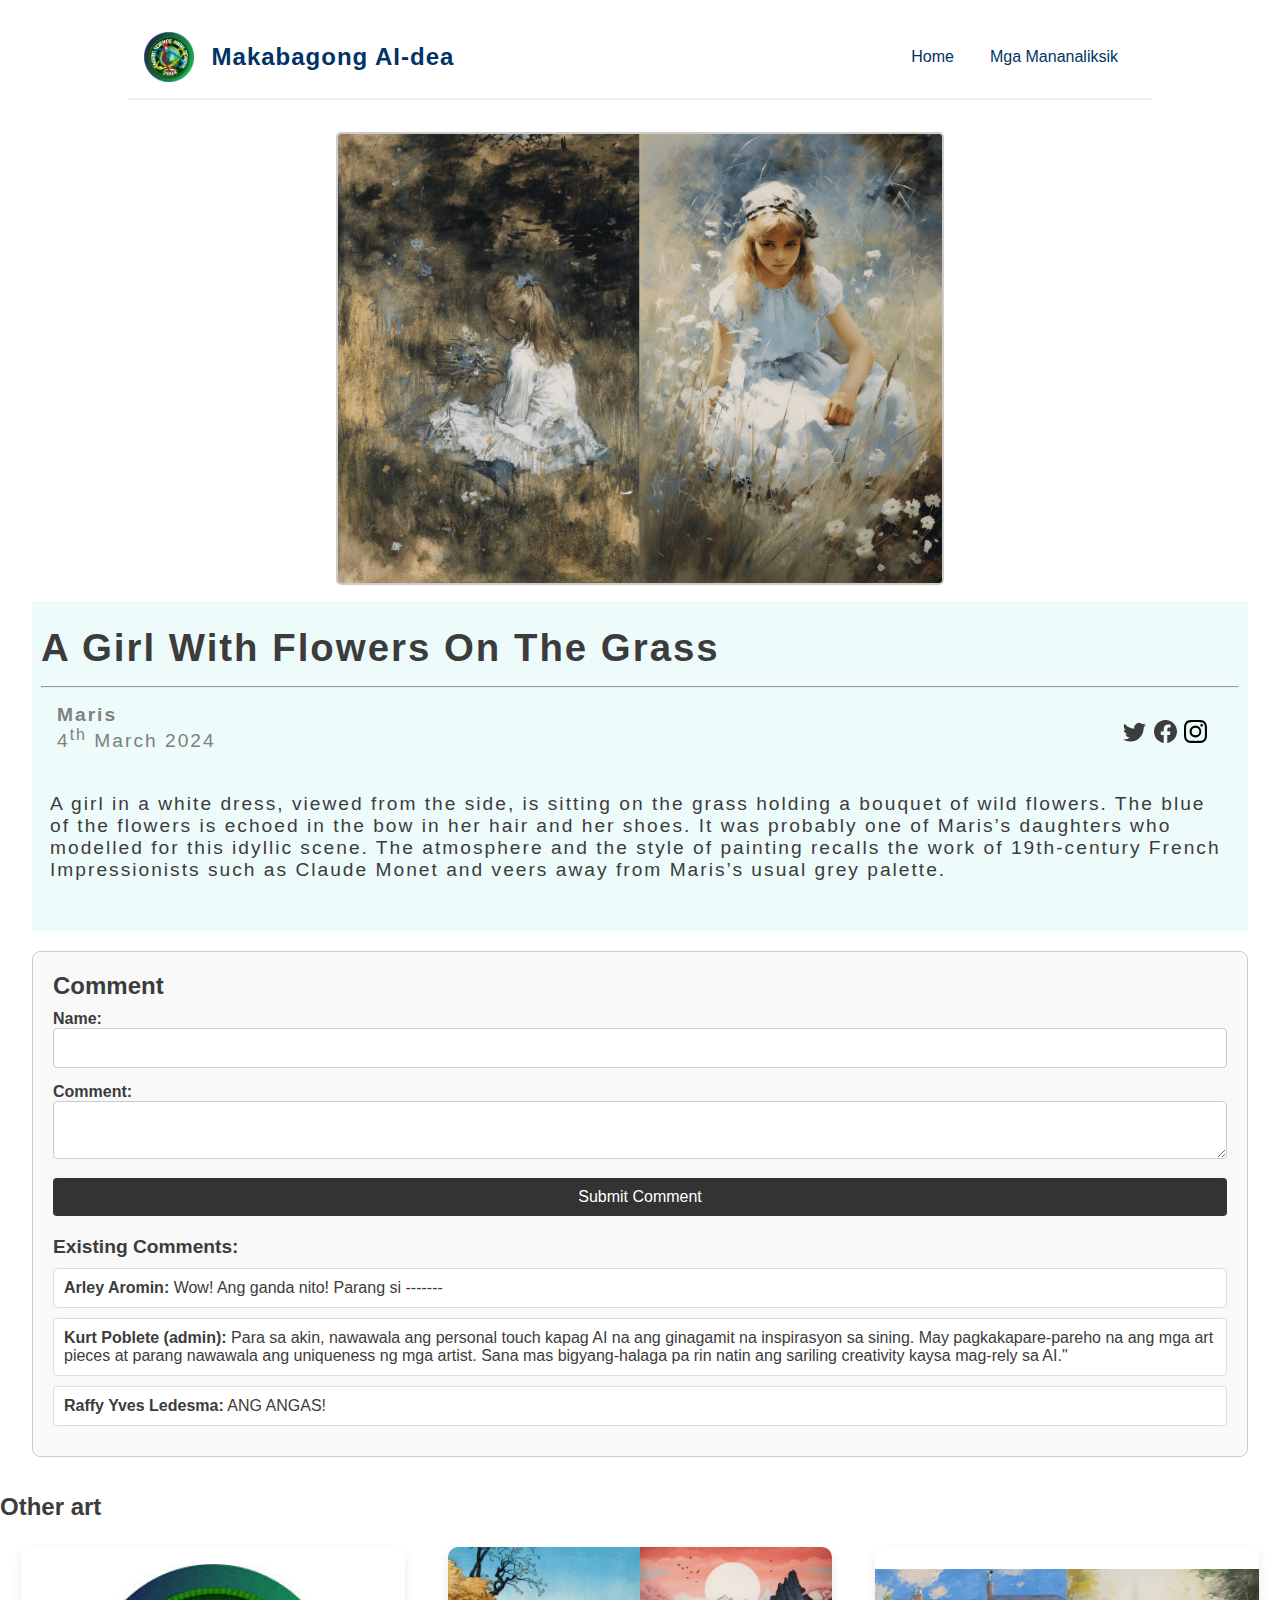
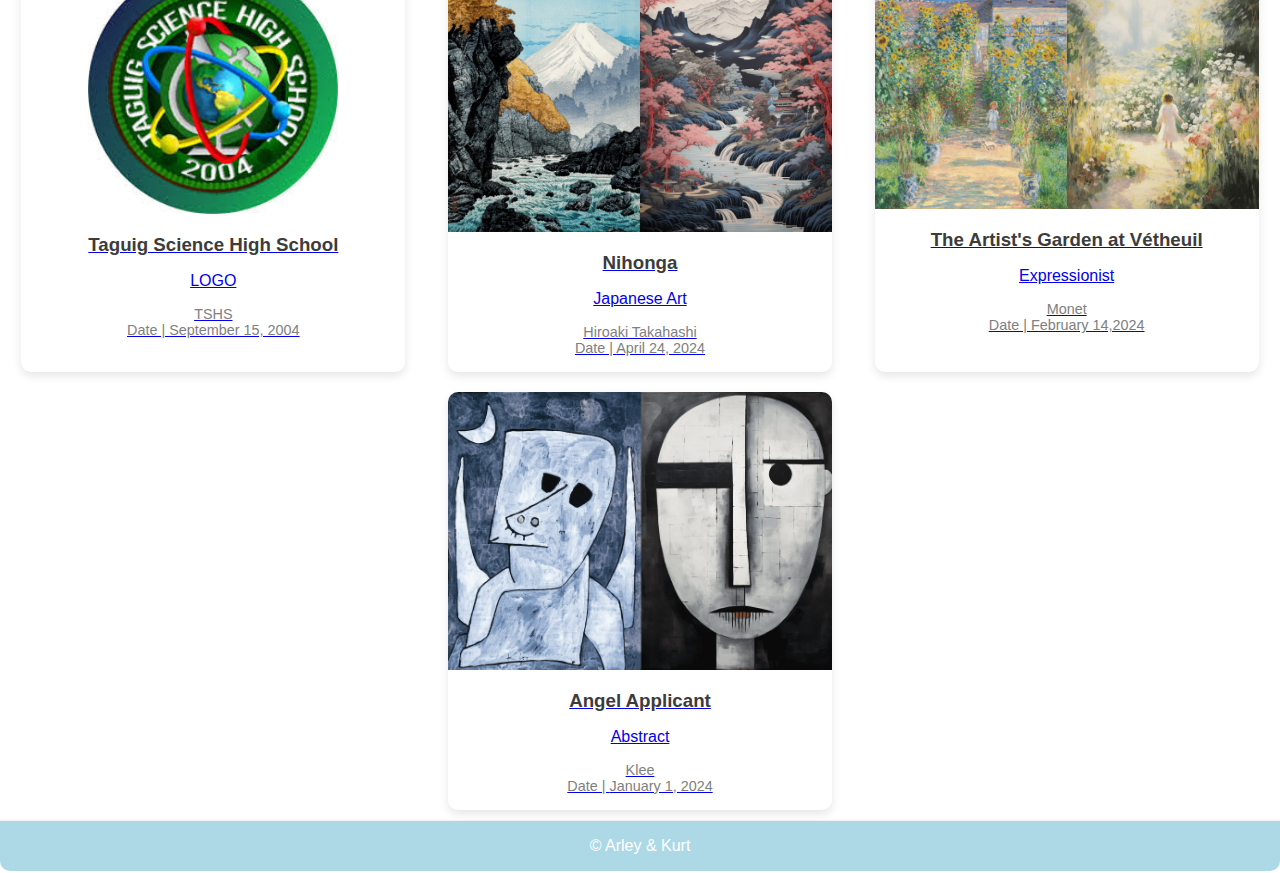
==== commit 00c2649a: "Add files via upload" ====
--- a/enums/blogpost.html
+++ b/enums/blogpost.html
@@ -1,164 +1,171 @@
-<!DOCTYPE html>
-<html lang="en">
-
-<head>
-    <meta charset="UTF-8">
-    <meta http-equiv="X-UA-Compatible" content="IE=edge">
-    <meta name="viewport" content="width=device-width, initial-scale=1.0">
-    <title>Makabagong AI-dea</title>
-    <link rel="stylesheet" href="../css/style.css">
-    <link rel="stylesheet" href="../css/utils.css">
-<link rel="stylesheet" href="../css/comment-section.css">
-    <link rel="stylesheet" href="../css/blogpost.css">
-</head>
-
-<body>
-    <header class="m-1">
-        <nav class="navigation max-width-1 margin-auto">
-            <div class="navLeft">
-                <img src="../img/tagsci.png" alt="Logo" class="logo">
-                <span class="logo-text">Makabagong AI-dea</span>
-            </div>
-
-            <div class="navCenter">
-                <ul class="nav-items">
-                    <li class="nav-item"><a href="../index.html">Home</a></li>
-                    <li class="nav-item"><a href="members.html">Mga Mananaliksik</a></li>
-                </ul>
-            </div>
-        </nav>
-    </header>
-
-    <main>
-
-        <div class="blog  max-width-95 margin-auto">
-            <div class="blogImage text-center m-1">
-                <img src="../img/AIVSTRAD.jfif " alt="">
-
-            </div>
-            <div class="blogTextAll p-1">
-
-                <div class="blogHead m-1 text-center">
-                    <h1 class="m-1">AI vs Traditional Art</h1>
-                    <hr>
-                </div>
-                <div class="blogPostMeta ">
-                    <div class="authorName text-muted">
-                        <b>RAFFY YVES LEDESMA</b>
-                        <br>
-                        1<sup>st</sup> Jan 2020
-                    </div>
-                    <div class="shareBtn">
-                        <svg xmlns="http://www.w3.org/2000/svg" width="23" height="23" fill="currentColor"
-                            class="bi bi-twitter" viewBox="0 0 16 16">
-                            <path
-                                d="M5.026 15c6.038 0 9.341-5.003 9.341-9.334 0-.14 0-.282-.006-.422A6.685 6.685 0 0 0 16 3.542a6.658 6.658 0 0 1-1.889.518 3.301 3.301 0 0 0 1.447-1.817 6.533 6.533 0 0 1-2.087.793A3.286 3.286 0 0 0 7.875 6.03a9.325 9.325 0 0 1-6.767-3.429 3.289 3.289 0 0 0 1.018 4.382A3.323 3.323 0 0 1 .64 6.575v.045a3.288 3.288 0 0 0 2.632 3.218 3.203 3.203 0 0 1-.865.115 3.23 3.23 0 0 1-.614-.057 3.283 3.283 0 0 0 3.067 2.277A6.588 6.588 0 0 1 .78 13.58a6.32 6.32 0 0 1-.78-.045A9.344 9.344 0 0 0 5.026 15z" />
-                        </svg>
-                        <svg xmlns="http://www.w3.org/2000/svg" width="23" height="23" fill="currentColor"
-                            class="bi bi-facebook" viewBox="0 0 16 16">
-                            <path
-                                d="M16 8.049c0-4.446-3.582-8.05-8-8.05C3.58 0-.002 3.603-.002 8.05c0 4.017 2.926 7.347 6.75 7.951v-5.625h-2.03V8.05H6.75V6.275c0-2.017 1.195-3.131 3.022-3.131.876 0 1.791.157 1.791.157v1.98h-1.009c-.993 0-1.303.621-1.303 1.258v1.51h2.218l-.354 2.326H9.25V16c3.824-.604 6.75-3.934 6.75-7.951z" />
-                        </svg>
-                        <svg xmlns="http://www.w3.org/2000/svg" width="23" height="23" fill="black"
-                            class="bi bi-instagram" viewBox="0 0 16 16">
-                            <path
-                                d="M8 0C5.829 0 5.556.01 4.703.048 3.85.088 3.269.222 2.76.42a3.917 3.917 0 0 0-1.417.923A3.927 3.927 0 0 0 .42 2.76C.222 3.268.087 3.85.048 4.7.01 5.555 0 5.827 0 8.001c0 2.172.01 2.444.048 3.297.04.852.174 1.433.372 1.942.205.526.478.972.923 1.417.444.445.89.719 1.416.923.51.198 1.09.333 1.942.372C5.555 15.99 5.827 16 8 16s2.444-.01 3.298-.048c.851-.04 1.434-.174 1.943-.372a3.916 3.916 0 0 0 1.416-.923c.445-.445.718-.891.923-1.417.197-.509.332-1.09.372-1.942C15.99 10.445 16 10.173 16 8s-.01-2.445-.048-3.299c-.04-.851-.175-1.433-.372-1.941a3.926 3.926 0 0 0-.923-1.417A3.911 3.911 0 0 0 13.24.42c-.51-.198-1.092-.333-1.943-.372C10.443.01 10.172 0 7.998 0h.003zm-.717 1.442h.718c2.136 0 2.389.007 3.232.046.78.035 1.204.166 1.486.275.373.145.64.319.92.599.28.28.453.546.598.92.11.281.24.705.275 1.485.039.843.047 1.096.047 3.231s-.008 2.389-.047 3.232c-.035.78-.166 1.203-.275 1.485a2.47 2.47 0 0 1-.599.919c-.28.28-.546.453-.92.598-.28.11-.704.24-1.485.276-.843.038-1.096.047-3.232.047s-2.39-.009-3.233-.047c-.78-.036-1.203-.166-1.485-.276a2.478 2.478 0 0 1-.92-.598 2.48 2.48 0 0 1-.6-.92c-.109-.281-.24-.705-.275-1.485-.038-.843-.046-1.096-.046-3.233 0-2.136.008-2.388.046-3.231.036-.78.166-1.204.276-1.486.145-.373.319-.64.599-.92.28-.28.546-.453.92-.598.282-.11.705-.24 1.485-.276.738-.034 1.024-.044 2.515-.045v.002zm4.988 1.328a.96.96 0 1 0 0 1.92.96.96 0 0 0 0-1.92zm-4.27 1.122a4.109 4.109 0 1 0 0 8.217 4.109 4.109 0 0 0 0-8.217zm0 1.441a2.667 2.667 0 1 1 0 5.334 2.667 2.667 0 0 1 0-5.334z" />
-                        </svg>
-                    </div>
-                </div>
-                <div class="blogText m-2 p-1">
-                    Ala lang
-                </div>
-            </div>
-        <div class="comment-section max-width-95 margin-auto">
-            <h2>Comment</h2>
-            <form id="commentForm">
-                <div>
-                    <label for="name">Name:</label>
-                    <input type="text" id="name" name="name" required>
-                </div>
-                <div>
-                    <label for="comment">Comment:</label>
-                    <textarea id="comment" name="comment" required></textarea>
-                </div>
-                <button type="submit">Submit Comment</button>
-            </form>
-            <div class="comments-display">
-                <h3>Existing Comments:</h3>
-                <ul id="commentsList">
-            <li><strong>Arley Aromin:</strong> Wow! Ang ganda nito!</li>
-			<li><strong>Kurt Poblete:</strong> Iba ka talaga!</li>
-			<li><strong>Raffy Yves Ledesma:</strong> ANG ANGAS!</li>
-                </ul>
-            </div>
-        </div>
-    </main>
-            <div class="otherBlog">
-                <h2 class="m-1">Other artz</h2>
-                <div class="home-articles ">
-
-                    <div class="home-article center">
-                        <a href="/blog-in-html-css/blogpost.html" class="text-center">
-
-                            <img src="../img/images.png " alt="">
-                            <div class="home-article-bottom m-1">
-                                <h3>Taguig Science High School</h3>
-                                <p class="m-1">TAGSCI LOGO</p>
-                                <div class="article-info-div text-muted">
-                                    <span class="m-1">TSHS </span><br><span> Date | </span><span> 0</span>
-                                </div>
-                            </div>
-							
-                        </a>
-                    </div>
-                    <div class="home-article center">
-                        <a href="/blog-in-html-css/blogpost.html" class="text-center">
-
-                            <img src="../img/2.jpg " alt="">
-                            <div class="home-article-bottom m-1">
-                                <h3>Title</h3>
-                                <p class="m-1">GGGGGGGGGGGGGG</p>
-                                <div class="article-info-div text-muted">
-                                    <span class="m-1">Author </span><br><span> Date | </span><span> ASDZXCZXCXZC
-                                </div>
-                            </div>
-                        </a>
-                    </div>
-                    <div class="home-article center">
-                        <a href="/blog-in-html-css/blogpost.html" class="text-center">
-
-                            <img src="../img/3.jpg " alt="">
-                            <div class="home-article-bottom m-1">
-                                <h3>Title</h3>
-                                <p class="m-1">ASDASDASDASDASD</p>
-                                <div class="article-info-div text-muted">
-                                    <span>Author |</span><span> Date | </span><span> ASDASD ASDASD</span>
-                                </div>
-                            </div>
-                        </a>
-                    </div>
-                    <div class="home-article center">
-                        <a href="/blog-in-html-css/blogpost.html" class="text-center">
-
-                            <img src="../img/4.jpg " alt="">
-                            <div class="home-article-bottom m-1">
-                                <h3>AAAAAAAAAA</h3>
-                                <p class="m-1"> LLL</p>
-                                <div class="article-info-div text-muted">
-                                    <span>Author |</span><span> Date | </span><span> FFCC</span>
-                                </div>
-                            </div>
-                        </a>
-                    </div>
-
-                </div>
-            </div>
-        </div>
-    </main>
-    <footer class="center">
-        &copy; Arley
-
-    </footer>
-</body>
-
-</html>
+<!DOCTYPE html>
+<html lang="en">
+
+<head>
+    <meta charset="UTF-8">
+    <meta http-equiv="X-UA-Compatible" content="IE=edge">
+    <meta name="viewport" content="width=device-width, initial-scale=1.0">
+    <title>Makabagong AI-dea</title>
+    <link rel="stylesheet" href="../css/style.css">
+    <link rel="stylesheet" href="../css/utils.css">
+<link rel="stylesheet" href="../css/comment-section.css">
+    <link rel="stylesheet" href="../css/blogpost.css">
+</head>
+
+<body>
+    <header class="m-1">
+        <nav class="navigation max-width-1 margin-auto">
+            <div class="navLeft">
+                <img src="../img/tagsci.png" alt="Logo" class="logo">
+                <span class="logo-text">Makabagong AI-dea</span>
+            </div>
+
+            <div class="navCenter">
+                <ul class="nav-items">
+                    <li class="nav-item"><a href="../index.html">Home</a></li>
+                    <li class="nav-item"><a href="members.html">Mga Mananaliksik</a></li>
+                </ul>
+            </div>
+        </nav>
+    </header>
+
+    <main>
+
+        <div class="blog  max-width-95 margin-auto">
+            <div class="blogImage text-center m-1">
+                <img src="../img/aivsreal 3.jpg " alt="">
+
+            </div>
+            <div class="blogTextAll p-1">
+
+                <div class="blogHead m-1 text-center">
+                    <h1 class="m-1">A Girl with Flowers on the Grass</h1>
+                    <hr>
+                </div>
+                <div class="blogPostMeta ">
+                    <div class="authorName text-muted">
+                        <b>Maris</b>
+                        <br>
+                        4<sup>th</sup> March 2024
+                    </div>
+                    <div class="shareBtn">
+                        <svg xmlns="http://www.w3.org/2000/svg" width="23" height="23" fill="currentColor"
+                            class="bi bi-twitter" viewBox="0 0 16 16">
+                            <path
+                                d="M5.026 15c6.038 0 9.341-5.003 9.341-9.334 0-.14 0-.282-.006-.422A6.685 6.685 0 0 0 16 3.542a6.658 6.658 0 0 1-1.889.518 3.301 3.301 0 0 0 1.447-1.817 6.533 6.533 0 0 1-2.087.793A3.286 3.286 0 0 0 7.875 6.03a9.325 9.325 0 0 1-6.767-3.429 3.289 3.289 0 0 0 1.018 4.382A3.323 3.323 0 0 1 .64 6.575v.045a3.288 3.288 0 0 0 2.632 3.218 3.203 3.203 0 0 1-.865.115 3.23 3.23 0 0 1-.614-.057 3.283 3.283 0 0 0 3.067 2.277A6.588 6.588 0 0 1 .78 13.58a6.32 6.32 0 0 1-.78-.045A9.344 9.344 0 0 0 5.026 15z" />
+                        </svg>
+                        <svg xmlns="http://www.w3.org/2000/svg" width="23" height="23" fill="currentColor"
+                            class="bi bi-facebook" viewBox="0 0 16 16">
+                            <path
+                                d="M16 8.049c0-4.446-3.582-8.05-8-8.05C3.58 0-.002 3.603-.002 8.05c0 4.017 2.926 7.347 6.75 7.951v-5.625h-2.03V8.05H6.75V6.275c0-2.017 1.195-3.131 3.022-3.131.876 0 1.791.157 1.791.157v1.98h-1.009c-.993 0-1.303.621-1.303 1.258v1.51h2.218l-.354 2.326H9.25V16c3.824-.604 6.75-3.934 6.75-7.951z" />
+                        </svg>
+                        <svg xmlns="http://www.w3.org/2000/svg" width="23" height="23" fill="black"
+                            class="bi bi-instagram" viewBox="0 0 16 16">
+                            <path
+                                d="M8 0C5.829 0 5.556.01 4.703.048 3.85.088 3.269.222 2.76.42a3.917 3.917 0 0 0-1.417.923A3.927 3.927 0 0 0 .42 2.76C.222 3.268.087 3.85.048 4.7.01 5.555 0 5.827 0 8.001c0 2.172.01 2.444.048 3.297.04.852.174 1.433.372 1.942.205.526.478.972.923 1.417.444.445.89.719 1.416.923.51.198 1.09.333 1.942.372C5.555 15.99 5.827 16 8 16s2.444-.01 3.298-.048c.851-.04 1.434-.174 1.943-.372a3.916 3.916 0 0 0 1.416-.923c.445-.445.718-.891.923-1.417.197-.509.332-1.09.372-1.942C15.99 10.445 16 10.173 16 8s-.01-2.445-.048-3.299c-.04-.851-.175-1.433-.372-1.941a3.926 3.926 0 0 0-.923-1.417A3.911 3.911 0 0 0 13.24.42c-.51-.198-1.092-.333-1.943-.372C10.443.01 10.172 0 7.998 0h.003zm-.717 1.442h.718c2.136 0 2.389.007 3.232.046.78.035 1.204.166 1.486.275.373.145.64.319.92.599.28.28.453.546.598.92.11.281.24.705.275 1.485.039.843.047 1.096.047 3.231s-.008 2.389-.047 3.232c-.035.78-.166 1.203-.275 1.485a2.47 2.47 0 0 1-.599.919c-.28.28-.546.453-.92.598-.28.11-.704.24-1.485.276-.843.038-1.096.047-3.232.047s-2.39-.009-3.233-.047c-.78-.036-1.203-.166-1.485-.276a2.478 2.478 0 0 1-.92-.598 2.48 2.48 0 0 1-.6-.92c-.109-.281-.24-.705-.275-1.485-.038-.843-.046-1.096-.046-3.233 0-2.136.008-2.388.046-3.231.036-.78.166-1.204.276-1.486.145-.373.319-.64.599-.92.28-.28.546-.453.92-.598.282-.11.705-.24 1.485-.276.738-.034 1.024-.044 2.515-.045v.002zm4.988 1.328a.96.96 0 1 0 0 1.92.96.96 0 0 0 0-1.92zm-4.27 1.122a4.109 4.109 0 1 0 0 8.217 4.109 4.109 0 0 0 0-8.217zm0 1.441a2.667 2.667 0 1 1 0 5.334 2.667 2.667 0 0 1 0-5.334z" />
+                        </svg>
+                    </div>
+                </div>
+                <div class="blogText m-2 p-1">
+                    A girl in a white dress, viewed from the side, is sitting on the grass holding a bouquet of wild flowers. The blue of the flowers is echoed in the bow in her hair and her shoes. It was probably one of Maris’s daughters who modelled for this idyllic scene. The atmosphere and the style of painting recalls the work of 19th-century French Impressionists such as Claude Monet and veers away from Maris’s usual grey palette.
+                </div>
+            </div>
+        <div class="comment-section max-width-95 margin-auto">
+            <h2>Comment</h2>
+            <form id="commentForm">
+                <div>
+                    <label for="name">Name:</label>
+                    <input type="text" id="name" name="name" required>
+                </div>
+                <div>
+                    <label for="comment">Comment:</label>
+                    <textarea id="comment" name="comment" required></textarea>
+                </div>
+                <button type="submit">Submit Comment</button>
+            </form>
+            <div class="comments-display">
+                <h3>Existing Comments:</h3>
+                <ul id="commentsList">
+            <li><strong>Arley Aromin:</strong> Wow! Ang ganda nito! Parang si -------</li>
+			<li><strong>Kurt Poblete (admin):</strong> Para sa akin, nawawala ang personal touch kapag AI na ang ginagamit na inspirasyon sa sining. May pagkakapare-pareho na ang mga art pieces at parang nawawala ang uniqueness ng mga artist. Sana mas bigyang-halaga pa rin natin ang sariling creativity kaysa mag-rely sa AI."
+
+
+
+
+
+
+            </li>
+			<li><strong>Raffy Yves Ledesma:</strong> ANG ANGAS!</li>
+                </ul>
+            </div>
+        </div>
+    </main>
+            <div class="otherBlog">
+                <h2 class="m-1">Other art</h2>
+                <div class="home-articles ">
+
+                    <div class="home-article center">
+                        <a href="/blog-in-html-css/blogpost.html" class="text-center">
+
+                            <img src="../img/images.png " alt="">
+                            <div class="home-article-bottom m-1">
+                                <h3>Taguig Science High School</h3>
+                                <p class="m-1">LOGO</p>
+                                <div class="article-info-div text-muted">
+                                    <span class="m-1">TSHS </span><br><span> Date | </span><span> September 15, 2004</span>
+                                </div>
+                            </div>
+							
+                        </a>
+                    </div>
+                    <div class="home-article center">
+                        <a href="/blog-in-html-css/blogpost.html" class="text-center">
+
+                            <img src="../img/aivsreal 4.jpg " alt="">
+                            <div class="home-article-bottom m-1">
+                                <h3>Nihonga</h3>
+                                <p class="m-1">Japanese Art</p>
+                                <div class="article-info-div text-muted">
+                                    <span class="m-1">Hiroaki Takahashi </span><br><span> Date | </span><span> April 24, 2024
+                                </div>
+                            </div>
+                        </a>
+                    </div>
+                    <div class="home-article center">
+                        <a href="/blog-in-html-css/blogpost.html" class="text-center">
+
+                            <img src="../img/AivsReal2.jpg " alt="">
+                            <div class="home-article-bottom m-1">
+                                <h3>The Artist's Garden at Vétheuil</h3>
+                                <p class="m-1">Expressionist</p>
+                                <div class="article-info-div text-muted">
+                                    <span>Monet </span><br><span> Date | </span><span> February 14,2024</span>
+                                </div>
+                            </div>
+                        </a>
+                    </div>
+                    <div class="home-article center">
+                        <a href="/blog-in-html-css/blogpost.html" class="text-center">
+
+                            <img src="../img/ai vs real 1.jpg " alt="">
+                            <div class="home-article-bottom m-1">
+                                <h3>Angel Applicant</h3>
+                                <p class="m-1"> Abstract</p>
+                                <div class="article-info-div text-muted">
+                                    <span>Klee </span><br><span> Date | </span><span> January 1, 2024</span>
+                                </div>
+                            </div>
+                        </a>
+                    </div>
+
+                </div>
+            </div>
+        </div>
+    </main>
+    <footer class="center">
+        &copy; Arley & Kurt
+
+    </footer>
+</body>
+
+</html>
--- a/css/style.css
+++ b/css/style.css
@@ -1,244 +1,248 @@
-:root {
-  --faintBlue: rgb(84, 212, 212);
-  --darkBlue: rgb(34, 40, 49);
-  --accentPink: rgb(255, 64, 129);
-  --lightGray: rgb(238, 238, 238);
-}
-
-* {
-  margin: 0;
-  padding: 0;
-  box-sizing: border-box;
-}
-
-body {
-  font-family: Arial, sans-serif;
-  color: #333;
-  background-color: #ffffff;
-}
-
-.navigation {
-  background-color: #ffffff;
-  color: #333;
-  padding: 1em;
-  display: flex;
-  justify-content: space-between;
-  align-items: center;
-  border-bottom: 1px solid #ddd;
-  transition: background-color 0.3s;
-}
-
-.navigation:hover {
-  background-color: var(--lightGray);
-}
-
-.navLeft {
-  font-weight: bold;
-  font-size: 1.7rem;
-}
-
-.navLeft a {
-  text-decoration: none;
-  color: var(--faintBlue);
-}
-
-.nav-items {
-  display: flex;
-  justify-content: space-evenly;
-}
-
-.nav-items .nav-item {
-  list-style: none;
-}
-
-.nav-items .nav-item a {
-  text-decoration: none;
-  color: black;
-  transition: all 0.15s ease-in;
-  border-radius: 5px;
-  padding: 0.5rem 1rem;
-  border: 1px solid transparent;
-}
-
-.nav-items .nav-item a:hover {
-  border: 1px solid var(--faintBlue);
-  color: white;
-  background: var(--faintBlue);
-}
-
-header h1 {
-  font-size: 2.5em;
-  text-align: center;
-  color: var(--darkBlue);
-  margin-top: 1em;
-}
-
-.logo {
-  height: 50px; 
-  margin-right: 10px;
-  vertical-align: middle; 
-}
-
-.logo-text {
-  font-size: 1.5rem; 
-  font-weight: bold;
-  color: var(--darkBlue); 
-  letter-spacing: 1px; 
-  vertical-align: middle; 
-}
-
-.content {
-  display: flex;
-  justify-content: center;
-  align-items: center;
-  padding: 2em 0;
-  background-color: #ffffff;
-  box-shadow: 0 4px 10px rgba(0, 0, 0, 0.1);
-  border-radius: 10px;
-  margin: 2em 0; 
-}
-
-.content-left {
-  margin: 1rem;
-  padding: 1rem; 
-  text-align: center;
-}
-
-.content-left h1 {
-  margin-bottom: 0.5rem;
-}
-
-.content-left p {
-  margin: 0;
-  line-height: 1.5;
-  font-size: 1.1em; 
-}
-
-.home-div-articles {
-  padding: 2em;
-  border-radius: 10px;
-  box-shadow: 0 4px 10px rgba(0, 0, 0, 0.1);
-  background-color: var(--lightGray);
-}
-
-.home-div-articles h2 {
-  color: #333;
-  margin-bottom: 1em;
-  text-align: center;
-}
-
-.home-articles {
-  display: flex;
-  flex-wrap: wrap;
-  justify-content: space-around;
-}
-
-.home-article {
-  background-color: #ffffff;
-  width: 30%;
-  margin: 10px;
-  border-radius: 10px;
-  box-shadow: 0 4px 8px rgba(0, 0, 0, 0.1);
-  overflow: hidden;
-  text-align: center;
-  transition: transform 0.2s;
-}
-
-.home-article:hover {
-  transform: scale(1.05);
-}
-
-.home-article img {
-  width: 100%;
-  height: auto;
-}
-
-.home-article h3 {
-  color: #333;
-  margin-top: 10px;
-}
-
-.article-info-div {
-  font-size: 0.9em;
-  color: #666;
-}
-
-.member-grid {
-  display: grid;
-  grid-template-columns: repeat(3, 1fr);
-  gap: 20px;
-  margin: 20px 0;
-}
-
-.member-card {
-  text-align: center;
-  border: 2px solid #ccc;
-  border-radius: 8px;
-  padding: 10px;
-  box-shadow: 0 4px 8px rgba(0, 0, 0, 0.1);
-  transition: transform 0.3s, box-shadow 0.3s;
-}
-
-.member-card:hover {
-  transform: scale(1.05);
-  box-shadow: 0 8px 16px rgba(0, 0, 0, 0.2);
-}
-
-.member-card img {
-  width: 100%;
-  aspect-ratio: 1 / 1;
-  object-fit: cover;
-  border-radius: 5px;
-}
-
-.member-name {
-  margin-top: 8px;
-  font-size: 1em;
-  font-weight: bold;
-  color: #333;
-}
-
-footer {
-  background-color: var(--faintBlue);
-  padding: 1rem;
-  color: white;
-  text-align: center;
-  margin-top: auto;
-  border-top: 1px solid #ddd;
-  border-radius: 0 0 10px 10px;
-}
-
-@media only screen and (max-width: 800px) {
-  .navigation {
-    flex-direction: column;
-    padding-bottom: 0;
-  }
-  
-  .navigation div, .navigation form {
-    margin-bottom: 1rem;
-  }
-}
-
-@media only screen and (max-width: 670px) {
-  .home-articles {
-    justify-content: flex-start;
-    width: 80vw;
-  }
-  
-  .home-article {
-    width: 80vw;
-  }
-  
-  .home-article a img {
-    width: 85vw;
-  }
-  
-  .navigation div, .navigation form {
-    text-align: center;
-  }
-  
-  .content-left {
-    width: 100%;
-    font-size: 1rem;
-  }
-}
+:root {
+  --faintBlue: rgb(173, 216, 230); /* Light blue */
+  --darkBlue: rgb(0, 51, 102); /* Dark navy blue */
+  --accentPink: rgb(255, 105, 180); /* Hot pink */
+  --lightGray: rgb(240, 240, 240); /* Light gray */
+  --textGray: rgb(60, 60, 60); /* Darker gray for text */
+  --white: rgb(255, 255, 255); /* White */
+}
+
+* {
+  margin: 0;
+  padding: 0;
+  box-sizing: border-box;
+}
+
+body {
+  font-family: Arial, sans-serif;
+  color: var(--textGray);
+  background-color: var(--white); /* White background */
+}
+
+.navigation {
+  background-color: var(--white); /* Keep white for contrast */
+  color: var(--textGray);
+  padding: 1em;
+  display: flex;
+  justify-content: space-between;
+  align-items: center;
+  border-bottom: 2px solid var(--lightGray);
+  transition: background-color 0.3s;
+}
+
+.navigation:hover {
+  background-color: var(--lightGray);
+}
+
+.navLeft {
+  font-weight: bold;
+  font-size: 1.7rem;
+}
+
+.navLeft a {
+  text-decoration: none;
+  color: var(--faintBlue);
+}
+
+.nav-items {
+  display: flex;
+  justify-content: space-evenly;
+}
+
+.nav-items .nav-item {
+  list-style: none;
+}
+
+.nav-items .nav-item a {
+  text-decoration: none;
+  color: var(--darkBlue);
+  transition: all 0.15s ease-in;
+  border-radius: 5px;
+  padding: 0.5rem 1rem;
+  border: 2px solid transparent;
+}
+
+.nav-items .nav-item a:hover {
+  border: 2px solid var(--faintBlue);
+  color: var(--white);
+  background: var(--faintBlue);
+}
+
+header h1 {
+  font-size: 2.5em;
+  text-align: center;
+  color: var(--darkBlue);
+  margin-top: 1em;
+}
+
+.logo {
+  height: 50px; 
+  margin-right: 10px;
+  vertical-align: middle; 
+}
+
+.logo-text {
+  font-size: 1.5rem; 
+  font-weight: bold;
+  color: var(--darkBlue); 
+  letter-spacing: 1px; 
+  vertical-align: middle; 
+}
+
+.content {
+  display: flex;
+  justify-content: center;
+  align-items: center;
+  padding: 2em 0;
+  background-color: var(--white);
+  box-shadow: 0 4px 15px rgba(0, 0, 0, 0.1);
+  border-radius: 10px;
+  margin: 2em 0; 
+}
+
+.content-left {
+  margin: 1rem;
+  padding: 1rem; 
+  text-align: center;
+}
+
+.content-left h1 {
+  margin-bottom: 0.5rem;
+  color: var(--darkBlue);
+}
+
+.content-left p {
+  margin: 0;
+  line-height: 1.5;
+  font-size: 1.1em; 
+  color: var(--textGray);
+}
+
+.home-div-articles {
+  padding: 2em;
+  border-radius: 10px;
+  box-shadow: 0 4px 15px rgba(0, 0, 0, 0.1);
+  background-color: var(--lightGray);
+}
+
+.home-div-articles h2 {
+  color: var(--darkBlue);
+  margin-bottom: 1em;
+  text-align: center;
+}
+
+.home-articles {
+  display: flex;
+  flex-wrap: wrap;
+  justify-content: space-around;
+}
+
+.home-article {
+  background-color: var(--white);
+  width: 30%;
+  margin: 10px;
+  border-radius: 10px;
+  box-shadow: 0 4px 10px rgba(0, 0, 0, 0.1);
+  overflow: hidden;
+  text-align: center;
+  transition: transform 0.2s;
+}
+
+.home-article:hover {
+  transform: scale(1.05);
+}
+
+.home-article img {
+  width: 100%;
+  height: auto;
+}
+
+.home-article h3 {
+  color: var(--textGray);
+  margin-top: 10px;
+}
+
+.article-info-div {
+  font-size: 0.9em;
+  color: var(--textGray);
+}
+
+.member-grid {
+  display: grid;
+  grid-template-columns: repeat(3, 1fr);
+  gap: 20px;
+  margin: 20px 0;
+}
+
+.member-card {
+  text-align: center;
+  border: 2px solid #ccc;
+  border-radius: 8px;
+  padding: 10px;
+  box-shadow: 0 4px 15px rgba(0, 0, 0, 0.1);
+  transition: transform 0.3s, box-shadow 0.3s;
+}
+
+.member-card:hover {
+  transform: scale(1.05);
+  box-shadow: 0 8px 16px rgba(0, 0, 0, 0.2);
+}
+
+.member-card img {
+  width: 100%;
+  aspect-ratio: 1 / 1;
+  object-fit: cover;
+  border-radius: 5px;
+}
+
+.member-name {
+  margin-top: 8px;
+  font-size: 1em;
+  font-weight: bold;
+  color: var(--textGray);
+}
+
+footer {
+  background-color: var(--faintBlue);
+  padding: 1rem;
+  color: var(--white);
+  text-align: center;
+  margin-top: auto;
+  border-top: 1px solid var(--lightGray);
+  border-radius: 0 0 10px 10px;
+}
+
+@media only screen and (max-width: 800px) {
+  .navigation {
+    flex-direction: column;
+    padding-bottom: 0;
+  }
+  
+  .navigation div, .navigation form {
+    margin-bottom: 1rem;
+  }
+}
+
+@media only screen and (max-width: 670px) {
+  .home-articles {
+    justify-content: flex-start;
+    width: 80vw;
+  }
+  
+  .home-article {
+    width: 80vw;
+  }
+  
+  .home-article a img {
+    width: 85vw;
+  }
+  
+  .navigation div, .navigation form {
+    text-align: center;
+  }
+  
+  .content-left {
+    width: 100%;
+    font-size: 1rem;
+  }
+}
--- a/css/utils.css
+++ b/css/utils.css
@@ -1,110 +1,110 @@
-body{
-    font-family:Verdana, Geneva, Tahoma, sans-serif;
-    height: 100%;
-    display: flex;
-    flex-direction: column;
-      
-}
-html{
-  height: 100%;
-}
-.max-width-95 {
-  max-width: 95vw;
-}
-.max-width-1 {
-  max-width: 80vw;
-}
-.max-width-2 {
-  max-width: 60vw;
-  
-}
-.margin-auto{
-    margin: auto;
-}
-.btn{
-  height: 2rem;
-  width:4.5rem;
-  padding: 1px;
-  border-radius: 5px;
-  outline: none;
-  border: none;
-  cursor: pointer;
-  margin-top: 0.5rem;
-}
-.btn-pink{
-  background-color: rgb(84, 212, 212);
-  border: 1px solid rgb(84, 212, 212);
-  color: white;
-  transition: all .3s ease-in-out;
-
-}
-.btn-pink:hover{
-  background-color: rgb(141, 207, 207);
-  border: 2px solid rgb(127, 219, 219);
-}
-.form-input{
-  padding: 7px;
-  border: 2px solid rgb(141, 207, 207);
-  border-radius: 5px;
-  width: 70%;
-  font-size: 1rem ;
-}
-.form-content{
-  
-  display: flex;
-  flex-direction: column;
-}
-.form-content label{
-  margin-bottom: .5rem;
-}
-.form-content input{
-  margin-bottom: 1rem;
-}
-.navRight .form-input{
-
-  width: 200px;
-
-}
-.form-input:hover{
-  outline: 2px solid rgb(141, 207, 207);
-  
-}
-.m-1{
-  margin: 1rem 0rem;
-}
-.m-2{
-  margin: 2rem 0rem;
-}
-.m-3{
-  margin: 3rem 0rem;
-}
-.m-15{  
-  margin: 1.5rem 0rem;
-}
-.m-25{
-  margin: 2.5rem 0rem;
-}
-.center{
-  display: flex;
-  align-items: center;
-  justify-content: center;
-}
-.text-muted{
-color: gray;
-}
-
-.p-1{
-  padding: 1vh;
-}
-.p-2{
-  padding: 2rem;
-}
-.p-3{
-  padding: 1vh;
-}
-.p-15{
-  padding: 1.5rem;
-}
-.p-25{
-  padding: 2.5rem;
+body{
+    font-family:Verdana, Geneva, Tahoma, sans-serif;
+    height: 100%;
+    display: flex;
+    flex-direction: column;
+      
+}
+html{
+  height: 100%;
+}
+.max-width-95 {
+  max-width: 95vw;
+}
+.max-width-1 {
+  max-width: 80vw;
+}
+.max-width-2 {
+  max-width: 60vw;
+  
+}
+.margin-auto{
+    margin: auto;
+}
+.btn{
+  height: 2rem;
+  width:4.5rem;
+  padding: 1px;
+  border-radius: 5px;
+  outline: none;
+  border: none;
+  cursor: pointer;
+  margin-top: 0.5rem;
+}
+.btn-pink{
+  background-color: rgb(84, 212, 212);
+  border: 1px solid rgb(84, 212, 212);
+  color: white;
+  transition: all .3s ease-in-out;
+
+}
+.btn-pink:hover{
+  background-color: rgb(141, 207, 207);
+  border: 2px solid rgb(127, 219, 219);
+}
+.form-input{
+  padding: 7px;
+  border: 2px solid rgb(141, 207, 207);
+  border-radius: 5px;
+  width: 70%;
+  font-size: 1rem ;
+}
+.form-content{
+  
+  display: flex;
+  flex-direction: column;
+}
+.form-content label{
+  margin-bottom: .5rem;
+}
+.form-content input{
+  margin-bottom: 1rem;
+}
+.navRight .form-input{
+
+  width: 200px;
+
+}
+.form-input:hover{
+  outline: 2px solid rgb(141, 207, 207);
+  
+}
+.m-1{
+  margin: 1rem 0rem;
+}
+.m-2{
+  margin: 2rem 0rem;
+}
+.m-3{
+  margin: 3rem 0rem;
+}
+.m-15{  
+  margin: 1.5rem 0rem;
+}
+.m-25{
+  margin: 2.5rem 0rem;
+}
+.center{
+  display: flex;
+  align-items: center;
+  justify-content: center;
+}
+.text-muted{
+color: gray;
+}
+
+.p-1{
+  padding: 1vh;
+}
+.p-2{
+  padding: 2rem;
+}
+.p-3{
+  padding: 1vh;
+}
+.p-15{
+  padding: 1.5rem;
+}
+.p-25{
+  padding: 2.5rem;
 }--- a/css/blogpost.css
+++ b/css/blogpost.css
@@ -1,35 +1,39 @@
-.blogImage img {
-    max-width: 60%; 
-    height: auto;
-    border: 2px solid #ccc; 
-    border-radius: 5px; 
-}
-
-.blogTextAll {
-    background-color: rgba(84, 212, 212, 0.1); 
-    letter-spacing: 2px;
-    font-size: 1.2rem;
-}
-
-.blogHead {
-    text-transform: capitalize;
-}
-
-.blogPostMeta {
-    display: flex;
-    justify-content: space-between;
-}
-
-.authorName {
-    font-family: 'Gill Sans', 'Gill Sans MT', Calibri, 'Trebuchet MS', sans-serif;
-    margin-left: 1rem;
-}
-
-.shareBtn {
-    margin-right: 2rem;
-    margin-top: 1rem;
-}
-
-.shareBtn svg:hover {
-    cursor: pointer;
-}
+.blogImage img {
+    max-width: 50%; 
+    height: auto;
+    border: 2px solid #ccc; 
+    border-radius: 5px; 
+    display: block;
+    margin-left: auto;
+    margin-right: auto;
+    
+}
+
+.blogTextAll {
+    background-color: rgba(84, 212, 212, 0.1); 
+    letter-spacing: 2px;
+    font-size: 1.2rem;
+}
+
+.blogHead {
+    text-transform: capitalize;
+}
+
+.blogPostMeta {
+    display: flex;
+    justify-content: space-between;
+}
+
+.authorName {
+    font-family: 'Gill Sans', 'Gill Sans MT', Calibri, 'Trebuchet MS', sans-serif;
+    margin-left: 1rem;
+}
+
+.shareBtn {
+    margin-right: 2rem;
+    margin-top: 1rem;
+}
+
+.shareBtn svg:hover {
+    cursor: pointer;
+}
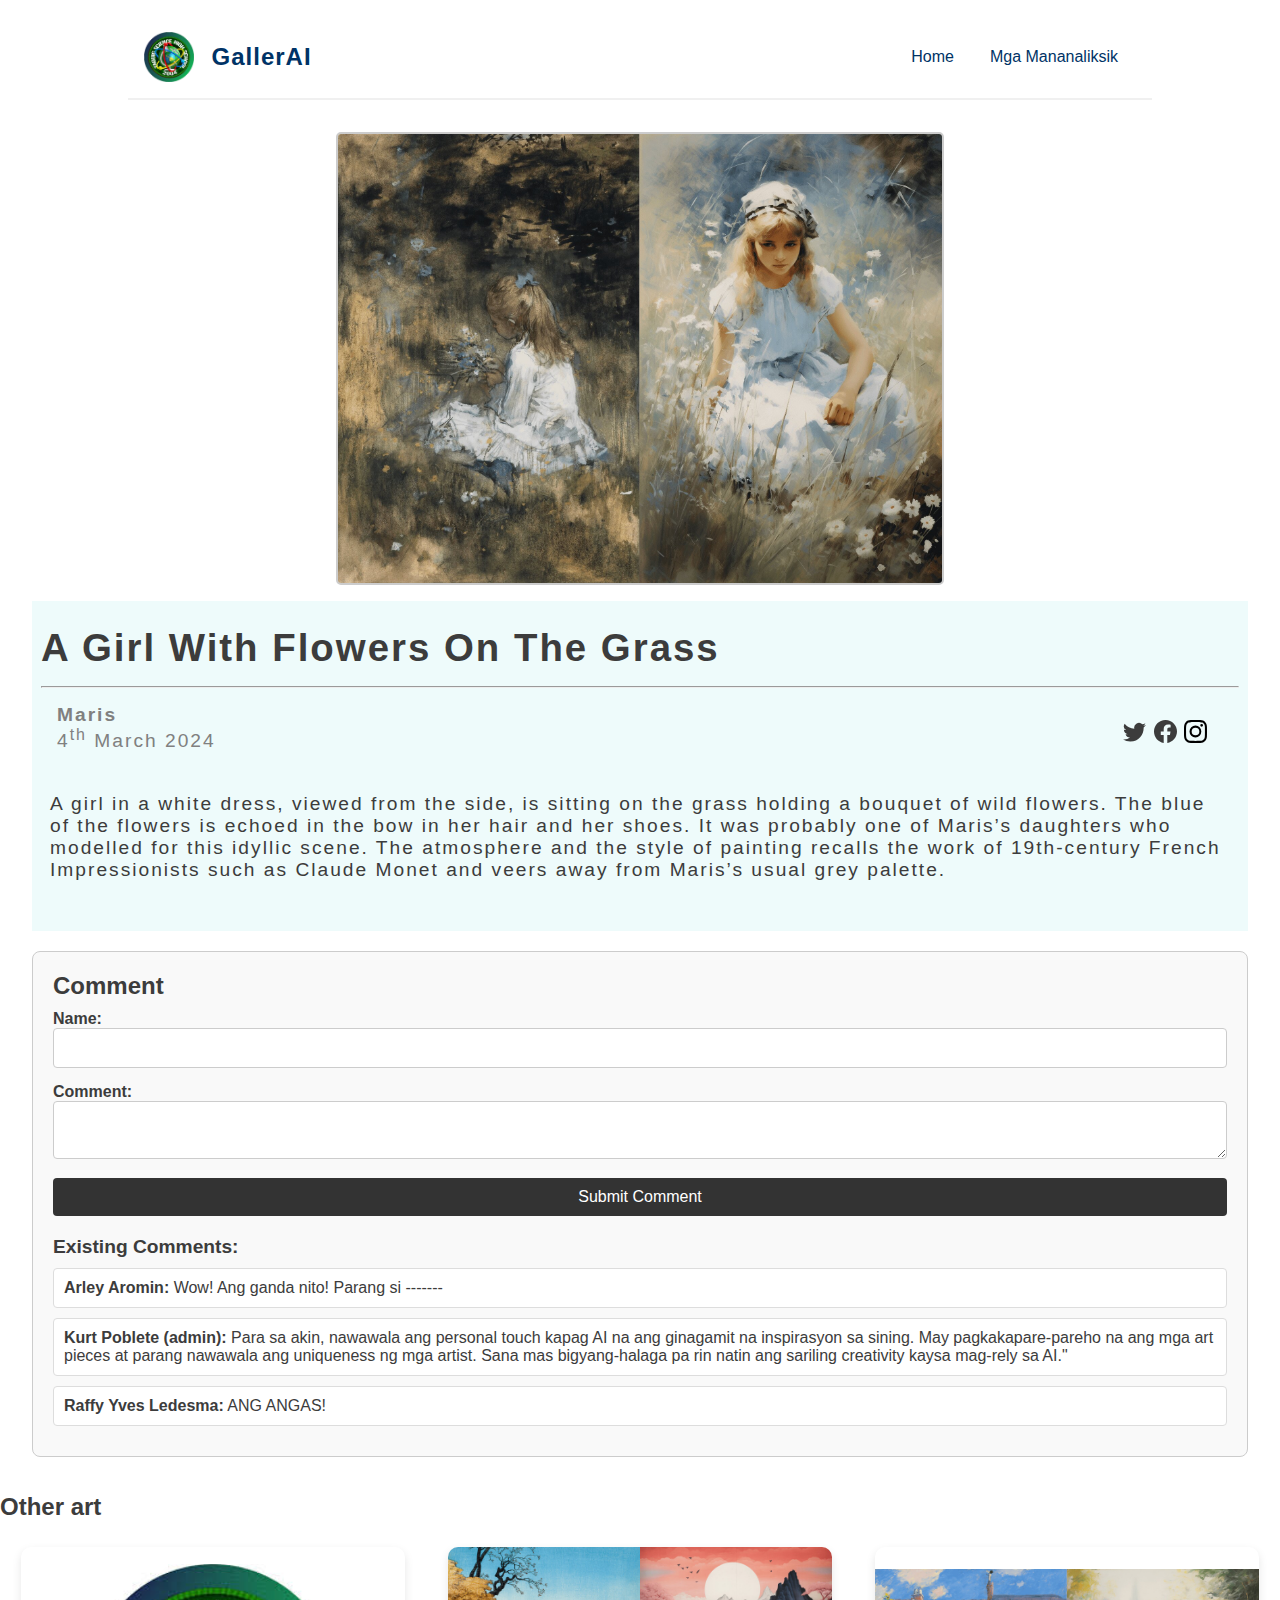
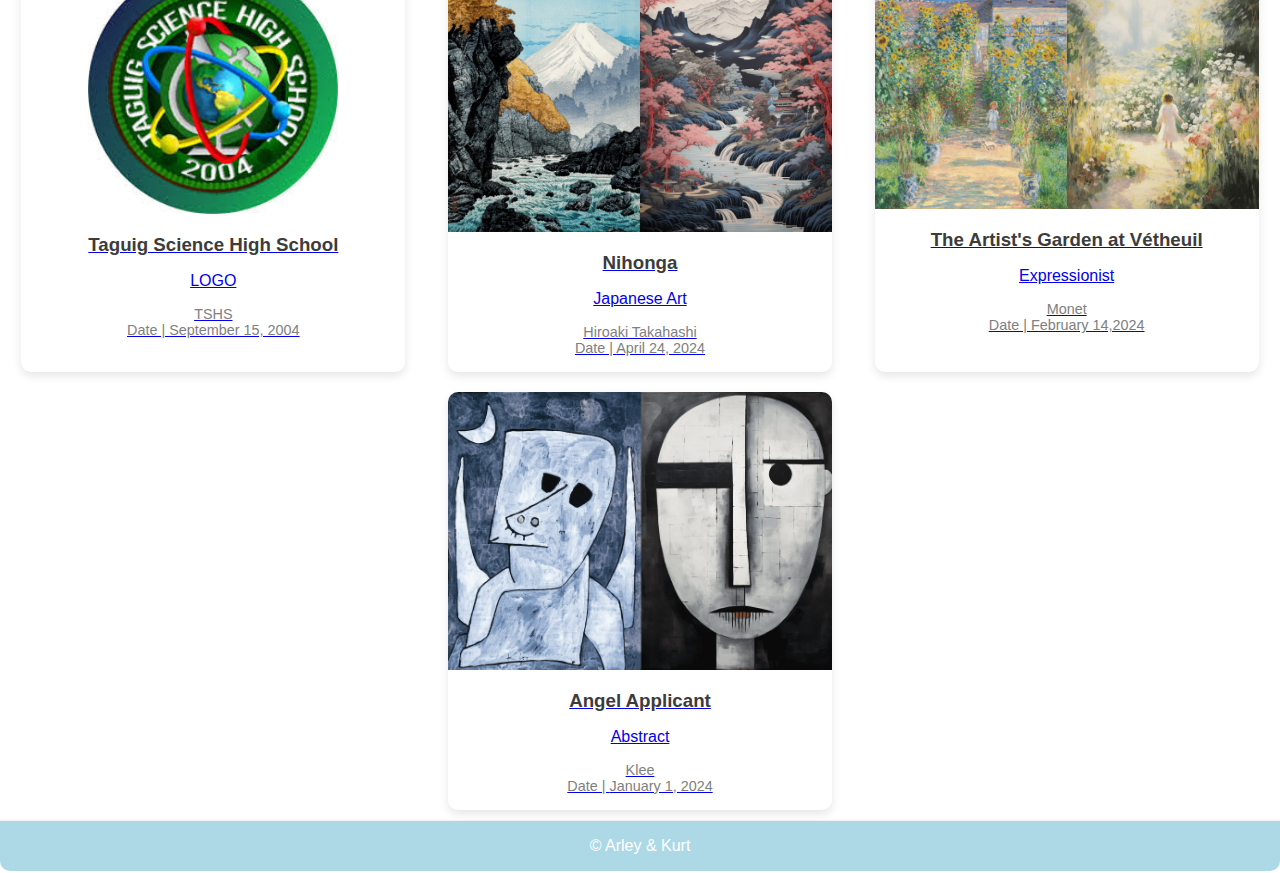
==== commit 7ad90246: "Update blogpost.html" ====
--- a/enums/blogpost.html
+++ b/enums/blogpost.html
@@ -5,7 +5,7 @@
     <meta charset="UTF-8">
     <meta http-equiv="X-UA-Compatible" content="IE=edge">
     <meta name="viewport" content="width=device-width, initial-scale=1.0">
-    <title>Makabagong AI-dea</title>
+    <title>GallerAI</title>
     <link rel="stylesheet" href="../css/style.css">
     <link rel="stylesheet" href="../css/utils.css">
 <link rel="stylesheet" href="../css/comment-section.css">
@@ -17,7 +17,7 @@
         <nav class="navigation max-width-1 margin-auto">
             <div class="navLeft">
                 <img src="../img/tagsci.png" alt="Logo" class="logo">
-                <span class="logo-text">Makabagong AI-dea</span>
+                <span class="logo-text">GallerAI</span>
             </div>
 
             <div class="navCenter">
